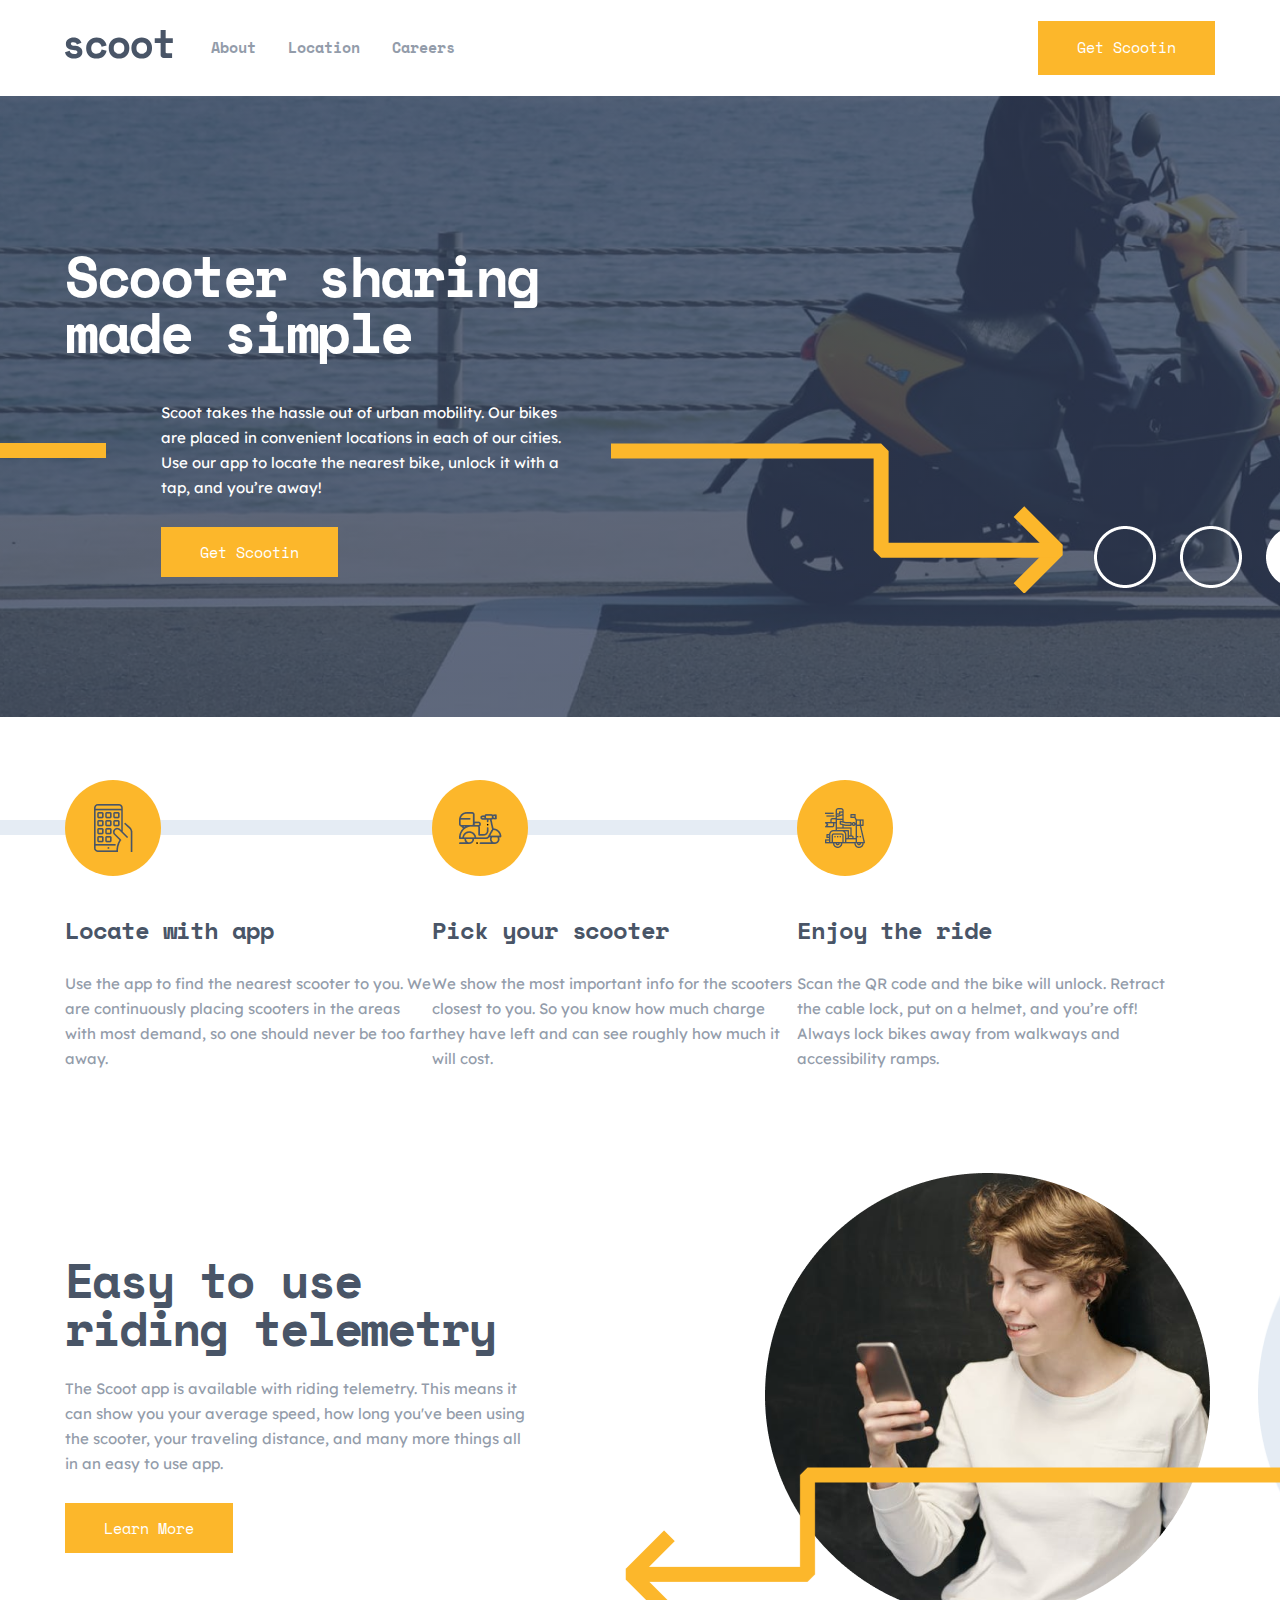
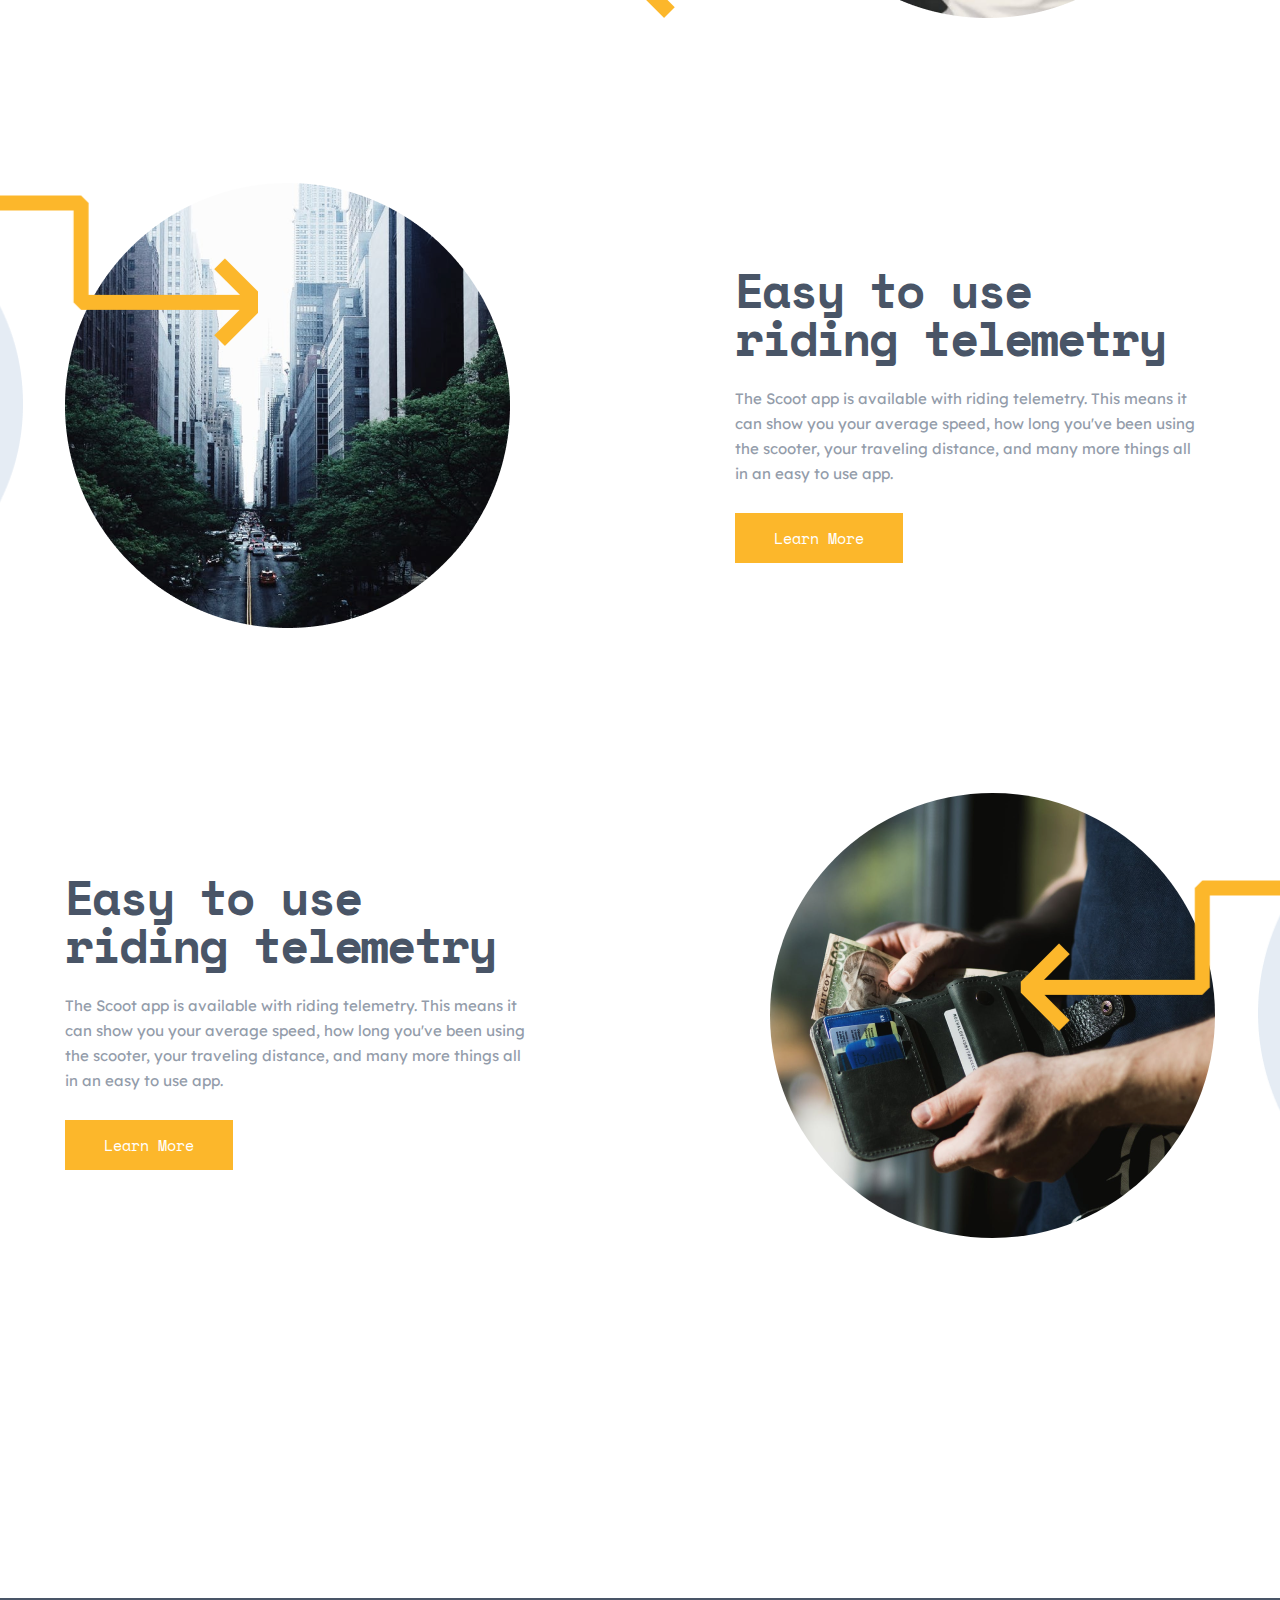
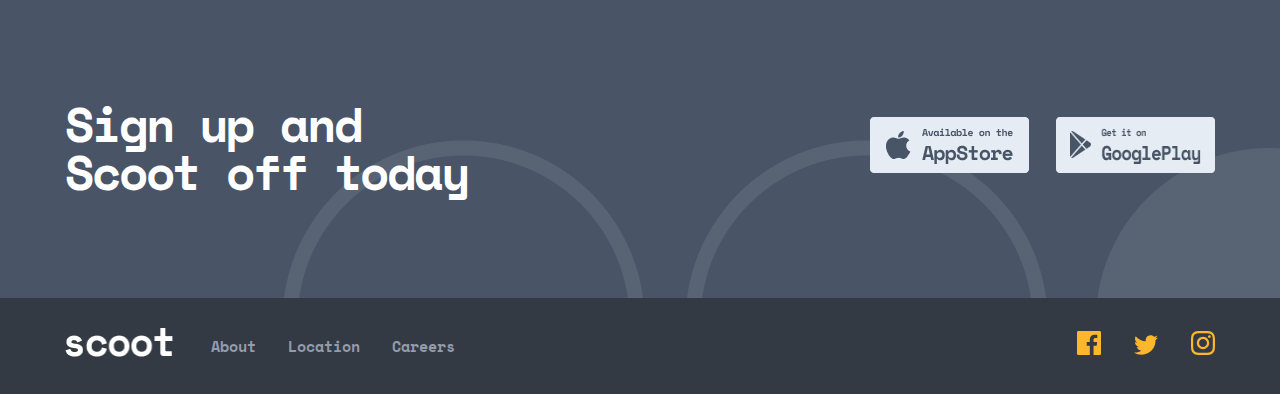
==== index.html @ 946d7e3a "about page complate" ====
<!DOCTYPE html>
<html lang="en">

<head>
   <meta charset="UTF-8">
   <meta http-equiv="X-UA-Compatible" content="IE=edge">
   <meta name="viewport" content="width=device-width, initial-scale=1.0">
   <title>Scooter sharing made simple</title>
   <!-- FONTS -->
   <link rel="preconnect" href="https://fonts.gstatic.com">
   <link href="https://fonts.googleapis.com/css2?family=Lexend+Deca&family=Space+Mono:wght@700&display=swap"
      rel="stylesheet">
   <!-- LINKS -->
   <link rel="stylesheet" href="/css/normalize.css">
   <link rel="stylesheet" href="/css/style.css">
</head>

<body>
   <header class="header">
      <div class="container">
         <div class="content">
            <a class="logo" href="/index.html">
               <img src="/img/logo.svg" alt="logo" width="108" height="29">
            </a>

            <nav class="nav">
               <ul class="nav-list">
                  <li class="nav-item">
                     <a class="nav-link" href="/about.html">About</a>
                  </li>
                  <li class="nav-item">
                     <a class="nav-link" href="/location.html">Location</a>
                  </li>
                  <li class="nav-item">
                     <a class="nav-link" href="/careers.html">Careers</a>
                  </li>
               </ul>
            </nav>

            <a class="header-btn primary-btn btn" href="#">Get Scootin</a>
         </div>
      </div>
   </header>

   <section class="hero">
      <div class="container">
         <h1 class="main-title title">Scooter sharing <br> made simple</h1>
         <p class="hero-text">Scoot takes the hassle out of urban mobility. Our bikes are placed in convenient locations
            in each of our cities. Use our app to locate the nearest bike, unlock it with a tap, and you’re away!</p>
         <a class="hero-btn primary-btn btn" href="#">Get Scootin</a>
      </div>
   </section>

   <main class="main">
      <section class="service">
         <div class="container">
            <div class="content">
               <ol class="service-list">
                  <li class="service-item">
                     <div class="service-icon app"></div>
                     <h3 class="service-title">Locate with app</h3>
                     <p class="service-text">Use the app to find the nearest scooter to you. We are continuously placing
                        scooters in the areas with most demand, so one should never be too far away. </p>
                  </li>

                  <li class="service-item">
                     <div class="service-icon pick"></div>
                     <h3 class="service-title">Pick your scooter</h3>
                     <p class="service-text">We show the most important info for the scooters closest to you. So you
                        know how much charge they have left and can see roughly how much it will cost. </p>
                  </li>

                  <li class="service-item">
                     <div class="service-icon enjoy"></div>
                     <h3 class="service-title">Enjoy the ride</h3>
                     <p class="service-text">Scan the QR code and the bike will unlock. Retract the cable lock, put on a
                        helmet, and you’re off! Always lock bikes away from walkways and accessibility ramps. </p>
                  </li>
               </ol>

            </div>
         </div>
      </section>

      <section class="features">
         <div class="container ">
            <ul class="features-list">
               <li class="features-item">
                  <div class="features-item__content">
                     <h3 class="features-item__title">Easy to use riding telemetry</h3>
                     <p class="features-item__text">The Scoot app is available with riding telemetry. This means it can
                        show you your average speed, how long you've been using the scooter, your traveling distance,
                        and
                        many more things all in an easy to use app.</p>
                     <a class="features-item__btn primary-btn btn" href="#">Learn More</a>
                  </div>

                  <div class="features-item__photo features-item__photo__girl"></div>
               </li>

               <li class="features-item">
                  <div class="features-item__content">
                     <h3 class="features-item__title">Easy to use riding telemetry</h3>
                     <p class="features-item__text">The Scoot app is available with riding telemetry. This means it can
                        show you your average speed, how long you've been using the scooter, your traveling distance,
                        and
                        many more things all in an easy to use app.</p>
                     <a class="features-item__btn primary-btn btn" href="#">Learn More</a>
                  </div>

                  <div class="features-item__photo features-item__photo__city"></div>
               </li>

               <li class="features-item">
                  <div class="features-item__content">
                     <h3 class="features-item__title">Easy to use riding telemetry</h3>
                     <p class="features-item__text">The Scoot app is available with riding telemetry. This means it can
                        show you your average speed, how long you've been using the scooter, your traveling distance,
                        and
                        many more things all in an easy to use app.</p>
                     <a class="features-item__btn primary-btn btn" href="#">Learn More</a>
                  </div>

                  <div class="features-item__photo features-item__photo__wallet"></div>
               </li>
            </ul>
         </div>
      </section>
   </main>

   <footer class="footer">
      <section class="appstore">
         <div class="container">
            <div class="content">
               <h2 class="appstore__title">Sign up and Scoot off today</h2>
               <div class="appstore-links">
                  <a class="appstore-link" href="#">
                     <img src="/img/appstore.png" alt="appstore" width="159" height="56">
                  </a>
                  <a class="appstore-link" href="#">
                     <img src="/img/googleplay.png" alt="appstore" width="159" height="56">
                  </a>
               </div>
            </div>
         </div>
      </section>

      <section class="end">
         <div class="container">
            <div class="content">
               <a class="logo" href="/index.html"><img src="/img/logo-white.png" alt="logo" width="108" height="29"></a>

               <nav class="nav">
                  <ul class="nav-list">
                     <li class="nav-item">
                        <a class="nav-link" href="/about.html">About</a>
                     </li>
                     <li class="nav-item">
                        <a class="nav-link" href="/location.html">Location</a>
                     </li>
                     <li class="nav-item">
                        <a class="nav-link" href="/careers.html">Careers</a>
                     </li>
                  </ul>
               </nav>

               <div class="social">
                  <a class="social-link" href="#">
                     <svg class="social-svg" width="24" height="24" viewBox="0 0 24 24" fill="none"
                        xmlns="http://www.w3.org/2000/svg">
                        <path
                           d="M22.675 0H1.325C0.593 0 0 0.593 0 1.325V22.676C0 23.407 0.593 24 1.325 24H12.82V14.706H9.692V11.084H12.82V8.413C12.82 5.313 14.713 3.625 17.479 3.625C18.804 3.625 19.942 3.724 20.274 3.768V7.008L18.356 7.009C16.852 7.009 16.561 7.724 16.561 8.772V11.085H20.148L19.681 14.707H16.561V24H22.677C23.407 24 24 23.407 24 22.675V1.325C24 0.593 23.407 0 22.675 0Z"
                           fill="#FCB72B" />
                     </svg>
                  </a>

                  <a class="social-link" href="#">
                     <svg class="social-svg" width="24" height="20" viewBox="0 0 24 20" fill="none"
                        xmlns="http://www.w3.org/2000/svg">
                        <path
                           d="M24 2.557C23.117 2.949 22.168 3.213 21.172 3.332C22.189 2.723 22.97 1.758 23.337 0.608001C22.386 1.172 21.332 1.582 20.21 1.803C19.313 0.846001 18.032 0.248001 16.616 0.248001C13.437 0.248001 11.101 3.214 11.819 6.293C7.728 6.088 4.1 4.128 1.671 1.149C0.381 3.362 1.002 6.257 3.194 7.723C2.388 7.697 1.628 7.476 0.965 7.107C0.911 9.388 2.546 11.522 4.914 11.997C4.221 12.185 3.462 12.229 2.69 12.081C3.316 14.037 5.134 15.46 7.29 15.5C5.22 17.123 2.612 17.848 0 17.54C2.179 18.937 4.768 19.752 7.548 19.752C16.69 19.752 21.855 12.031 21.543 5.106C22.505 4.411 23.34 3.544 24 2.557Z"
                           fill="#FCB72B" />
                     </svg>
                  </a>

                  <a class="social-link" href="#">
                     <svg class="social-svg" width="24" height="24" viewBox="0 0 24 24" fill="none"
                        xmlns="http://www.w3.org/2000/svg">
                        <path fill-rule="evenodd" clip-rule="evenodd"
                           d="M12 0C8.741 0 8.333 0.014 7.053 0.072C2.695 0.272 0.273 2.69 0.073 7.052C0.014 8.333 0 8.741 0 12C0 15.259 0.014 15.668 0.072 16.948C0.272 21.306 2.69 23.728 7.052 23.928C8.333 23.986 8.741 24 12 24C15.259 24 15.668 23.986 16.948 23.928C21.302 23.728 23.73 21.31 23.927 16.948C23.986 15.668 24 15.259 24 12C24 8.741 23.986 8.333 23.928 7.053C23.732 2.699 21.311 0.273 16.949 0.073C15.668 0.014 15.259 0 12 0ZM12 2.163C15.204 2.163 15.584 2.175 16.85 2.233C20.102 2.381 21.621 3.924 21.769 7.152C21.827 8.417 21.838 8.797 21.838 12.001C21.838 15.206 21.826 15.585 21.769 16.85C21.62 20.075 20.105 21.621 16.85 21.769C15.584 21.827 15.206 21.839 12 21.839C8.796 21.839 8.416 21.827 7.151 21.769C3.891 21.62 2.38 20.07 2.232 16.849C2.174 15.584 2.162 15.205 2.162 12C2.162 8.796 2.175 8.417 2.232 7.151C2.381 3.924 3.896 2.38 7.151 2.232C8.417 2.175 8.796 2.163 12 2.163ZM5.838 12C5.838 8.597 8.597 5.838 12 5.838C15.403 5.838 18.162 8.597 18.162 12C18.162 15.404 15.403 18.163 12 18.163C8.597 18.163 5.838 15.403 5.838 12ZM12 16C9.791 16 8 14.21 8 12C8 9.791 9.791 8 12 8C14.209 8 16 9.791 16 12C16 14.21 14.209 16 12 16ZM16.965 5.595C16.965 4.8 17.61 4.155 18.406 4.155C19.201 4.155 19.845 4.8 19.845 5.595C19.845 6.39 19.201 7.035 18.406 7.035C17.61 7.035 16.965 6.39 16.965 5.595Z"
                           fill="#FCB72B" />
                     </svg>
                  </a>
               </div>
            </div>
         </div>
      </section>
   </footer>
</body>

</html>
---- css/style.css ----
:root {
   /* COLORS */
   --accent-color: rgb(252, 183, 43);
   --header-text-color: rgb(73, 85, 103);
   --text-color: rgb(147, 156, 170);
   --white-color: rgb(255, 255, 255);

   /* FONTS */
   --main-font: 'Space Mono', monospace;
   --secondary-font: 'Lexend Deca', sans-serif;
}

html {
   box-sizing: border-box;
 }
 
 *,
 *::after,
 *::before {
   box-sizing: inherit;
 }
 
 body {
   margin: 0;
   padding: 0;
   max-width: 100%;
   font-family: var(--main-font);
   font-size: 15px;
   line-height: 167%;
   color: var(--text-color);
 }

.container {
   max-width: 1200px;
   margin: 0 auto;
   padding: 0 25px;
}

/* HEADER */

.content {
   display: flex;
   align-items: center;
   height: 96px;
}

.logo {
   margin-right: 38px;
}

.nav {
   margin-right: 20px;
}

.nav {
   margin-right: auto;
}

.nav-list {
   display: flex;
   padding: 0;
}

.nav-link {
   margin-right: 32px;
   font-weight: 700;
   color: var(--text-color);
   text-decoration: none;
   transition: color .3s ease;
}

.nav-link:hover {
   color: var(--accent-color);
}

.btn {
   padding: 11px 36px;
}

.primary-btn {
   background: #FCB72B;
   color: var(--white-color);
   text-decoration: none;
   border: 3px solid var(--accent-color);
   transition: background-color .3s ease;
}

.primary-btn:hover {
   background-color: transparent;
   color: var(--accent-color);
}

/* HERO SECTION */

.hero {
   padding: 152px 0;
   background-image: url(/img/rounds.png), linear-gradient(rgba(47, 59, 89, 0.75), rgba(47, 59, 89, 0.75)), url("/img/bg-image.png");
   background-repeat: no-repeat;
   background-size: auto, cover, cover;
   background-position: top calc(50% + 150px) right, 0 0, 0 0;
}

.title {
   margin: 0;
   font-size: 56px;
   line-height: 56px;
   letter-spacing: -2.5px;
   color: var(--white-color);
}

.main-title {
   margin-bottom: 40px;
}

.hero-text {
   position: relative;
   margin-top: 0;
   margin-bottom: 40px;
   margin-left: 96px;
   width: 405px;
   color: var(--white-color);
   font-family: var(--secondary-font);
}

.hero-text::before {
   position: absolute;
   height: 15px;
   width: 100%;
   background-color: var(--accent-color);
   top: 43px;
   left: -460px;

   content: "";
}

.hero-text::after {
   position: absolute;
   background-image: url("/img/top-arrow-line.svg");
   background-repeat: no-repeat;
   width: 452px;
   height: 150px;
   top: 43px;
   left: 450px;

   content: "";
}

.hero-btn {
   margin-left: 96px;
}


/* MAIN */

.main {
   padding: 160px 0 200px 0;
}

/* SERVISE SECTION */

.service {
   margin-bottom: 200px;
}

.service-list {
   display: flex;
   margin-right: 30px;
   padding: 0;
   list-style: none;
}

.app {
   background: url("/img/tel.png") no-repeat center center;
}

.pick {
   background: url("/img/bike.png") no-repeat center center;
}

.enjoy {
   background: url("/img/bike-with-people.png") no-repeat center center;
}

.service-icon {
   position: relative;
   width: 96px;
   height: 96px;
   margin-bottom: 40px;
   border-radius: 50%;
   background-color: var(--accent-color);
}

.service-icon::before {
   position: absolute;
   width: 400%;
   height: 15px;
   top: 40px;
   left: -360px;
   background-color: #E5ECF4;
   z-index: -1;

   content: "";
}

.service-icon::after:not(:last-child) {
   position: absolute;
   width: 400%;
   height: 15px;
   top: 40px;
   left: 60px;
   background-color: #E5ECF4;
   z-index: -1;

   content: "";
}

.service-title {
   margin-top: 0;
   margin-bottom: 27px;
   font-size: 24px;
   line-height: 28px;
   letter-spacing: -1.07143px;
   color: var(--header-text-color);
}

.service-text {
   margin: 0;
   font-family: var(--secondary-font);
}

/* FEATURES */

.features {
   background-image: url("/img/arrow-right.png"), 
                     url("/img/arrow-left.png"), 
                     url("/img/arrow-right.png"), 
                     url("/img/round.png"), 
                     url("/img/round.png"), 
                     url("/img/round.png");
   background-repeat: no-repeat;
   background-position: left calc(50% + 355px) top calc(50% + -463px), 
                        right calc(50% + 750px) top calc(50% + -135px),
                        left calc(50% + 750px) top calc(50% + 550px),
                        left calc(50% + 840px) top calc(50% + -612px), 
                        right calc(50% + 840px) top calc(50% + -2px),
                        left calc(50% + 840px) top calc(50% + 607px);
}

.features-list {
   padding: 0;
   list-style: none;
}

.features-item {
   display: flex;
   justify-content: space-between;
   align-items: center;
   margin-bottom: 160px;
}

.features-item:nth-child(even) {
   flex-direction: row-reverse;
}

.features-item__content {
   max-width: 40%;
   margin-right: 20px;
}

.features-item__title {
   margin-top: 0;
   margin-bottom: 24px;
   font-size: 48px;
   line-height: 48px;
   letter-spacing: -2.14286px;
   color: var(--header-text-color);
}

.features-item__text {
   margin-top: 0;
   margin-bottom: 40px;
   font-family: var(--secondary-font);
}

.features-item__photo {
   width: 450px;
   height: 450px;
   background-repeat: no-repeat;
   z-index: -1;
}

.features-item__photo__girl {
   background-image: url("/img/girl-with-tel.png");
}

.features-item__photo__city {
   background-image: url("/img/city.png");
}

.features-item__photo__wallet {
   background-image: url("/img/wallet.png");
   border-radius: 50%;
   height: 445px;
   width: 445px;
}

/* FOOTER */

/* APPSTORE */

.appstore {
   padding: 102px 0;
   background-color: var(--header-text-color);
   background-image: url("/img/footer-bg.png");
   background-position: bottom right;
   background-repeat: no-repeat;
}

.appstore__title {
   max-width: 420px;
   margin-right: auto;
   font-size: 48px;
   line-height: 48px;
   letter-spacing: -2.14286px;
   color: var(--white-color);
}

.appstore-link {
   display: inline-block;
}

.appstore-link:not(:last-child) {
   margin-right: 18px;
}

/* FOOTER END */

.end {
   background-color: #333A44;
}

.social-link {
   display: inline-block;
   margin-left: 24px;
}

path {
   transition: fill .3s ease;
}

.social-link:hover path {
   fill: var(--white-color);
}

/* ABOUT PAGE */

/* HERO-ABOUT */

.hero-about {
   padding: 72px 0;
   background-image: url(/img/rounds.png), linear-gradient(rgba(47, 59, 89, 0.75), rgba(47, 59, 89, 0.75)), url("/img/bg-about-hero.png");
   background-repeat: no-repeat;
   background-size: auto, cover, cover;
   background-position: top calc(50% + 150px) right, 0 0, 0 0;
}

/* FEATURES ABOUT */

.features-about {
   background-image: url("/img/arrow-right-top.png"), 
   url("/img/arrow-left.png"), 
   url("/img/round.png"), 
   url("/img/round.png");
background-repeat: no-repeat;
background-position: left calc(50% + 355px) top calc(50% + -200px), 
      right calc(50% + 760px) top calc(50% + 157px),
      left calc(50% + 840px) top calc(50% + -306px), 
      right calc(50% + 840px) top calc(50% + 300px);
}

.features-item__photo__girl-tel {
   background-image: url("/img/girl-tel.png");
   border-radius: 50%;
   width: 445px;
   height: 445px;
}

.features-item__photo__tramway {
   background-image: url("/img/trolebus.png");
   background-position: center center;
}

/* OUR VALUES */

.value {
   margin-bottom: 120px;
}

.value__content {
   justify-content: space-between;
}

.section-title {
   margin: 0;
   font-weight: bold;
   font-size: 48px;
   line-height: 48px;
   text-align: center;
   letter-spacing: -2.14286px;
   color: var(--header-text-color);
}

.value__title {
   margin-bottom: 48px;
}

.value-list {
   display: flex;
   justify-content: space-between;
   padding: 0;
   list-style: none;
}

.value-item {
   display: flex;
   flex-direction: column;
   align-items: center;
   width: 350px;
   text-align: center;
   counter-increment: counter;
}

.value-item:not(:last-child) {
   margin-right: 30px;
}

.value-item__photo {
   position: relative;
   width: 240px;
   height: 240px;
   margin-top: 55px;
   margin-bottom: 87px;
   border-radius: 50%;
}

.value-item__photo::after {
   position: absolute;
   display: flex;
   justify-content: center;
   align-items: center;
   width: 96px;
   height: 96px;
   top: 200px;
   left: 70px;
   background-color: var(--accent-color);
   border-radius: 50%;

   content: "0" counter(counter);
}

.value-item__photo-tel {
   background-image: url("/img/value-tel.png");
}

.value-item__photo-bike {
   background-image: url("/img/value-bike.png");
}

.value-item__photo-people {
   background-image: url("/img/value-people.png");
}

.value-item__title {
   margin-top: 0;
   margin-bottom: 27px;
   font-weight: bold;
   font-size: 24px;
   line-height: 28px;
   text-align: center;
   letter-spacing: -1.07143px;
   color: var(--header-text-color);
}

.value-item__text {
   font-family: var(--secondary-font);
   margin: 0;
}

/* FAQs */

.faq-how {
   display: flex;  
}

.faq-how:not(:last-child) {
   margin-bottom: 64px;
}

.faq-title {
   margin-bottom: 64px;
}

.faq-how__title {
   flex: 0 0 33%;
   margin: 0;
   margin-right: 30px;
   font-size: 40px;
   line-height: 48px;
   letter-spacing: -1.78571px;
   color: var(--header-text-color);
}

.accordions {
   padding: 0;
   margin: 0;
   list-style: none;
}


.accordion {
   position: relative;
   background-color: #F2F5F9;
   padding: 32px 40px;
   margin-bottom: 16px;
}

.radio-btn {
   display: none;
}

.accordion-title {
   position: relative;
   display: block;
   cursor: pointer;
   font-size: 24px;
   line-height: 28px;
   letter-spacing: -1.07143px;
   color: var(--header-text-color);
}

.accordion-title::after {
   position: absolute;
   width: 18px;
   height: 8px;
   right: 0;
   background-image: url("/img/arrow-top.png");
   background-position: center center;
   content: "";
}

input:checked .accordion-title::after {
   background-image: url("/img/arrow-bottom.png");
   width: 16px;
   height: 8px;
}

.accordion-text {
   position: relative;
   overflow: hidden;
   height: 0;
   margin: 0;
   transition: padding .3s ease;
   font-family: var(--secondary-font);
   color: var(--header-text-color);
}

.radio-btn:checked ~ .accordion-text {
   padding-top: 24px;
   height: auto;
}
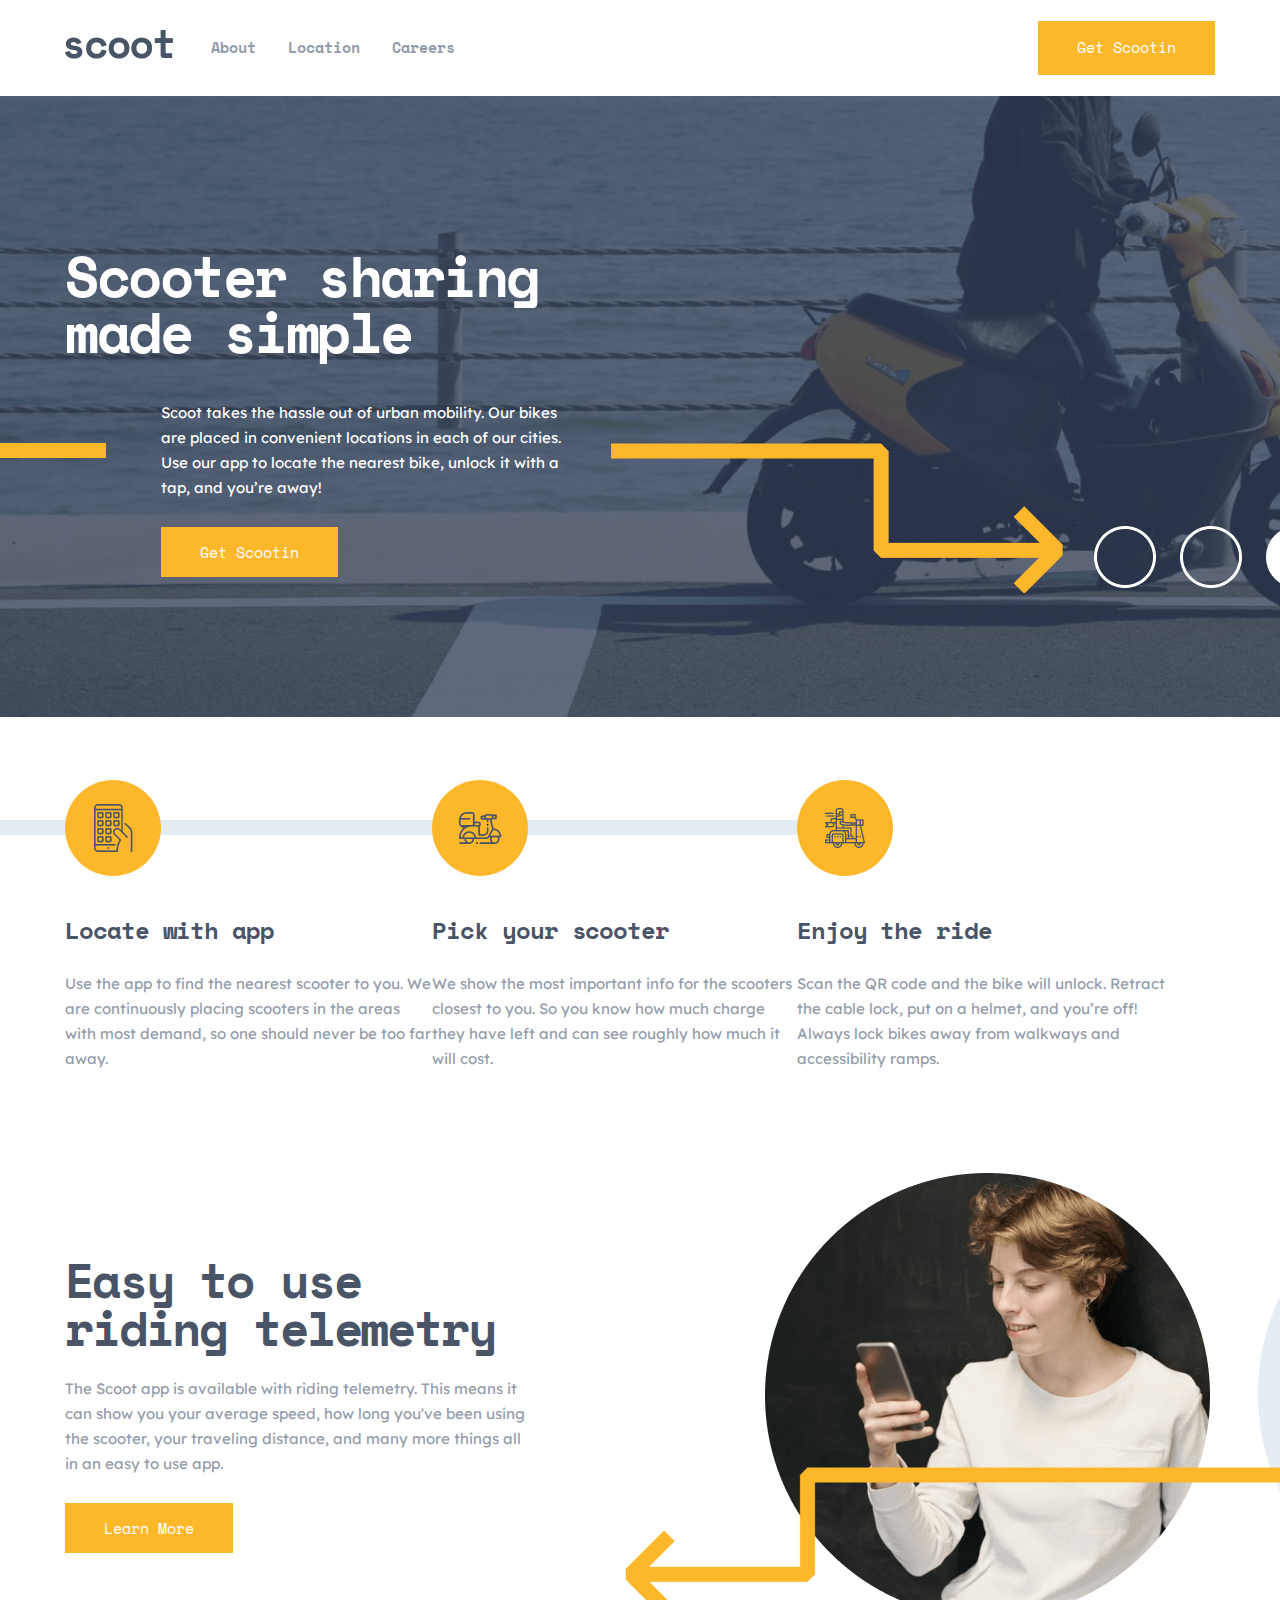
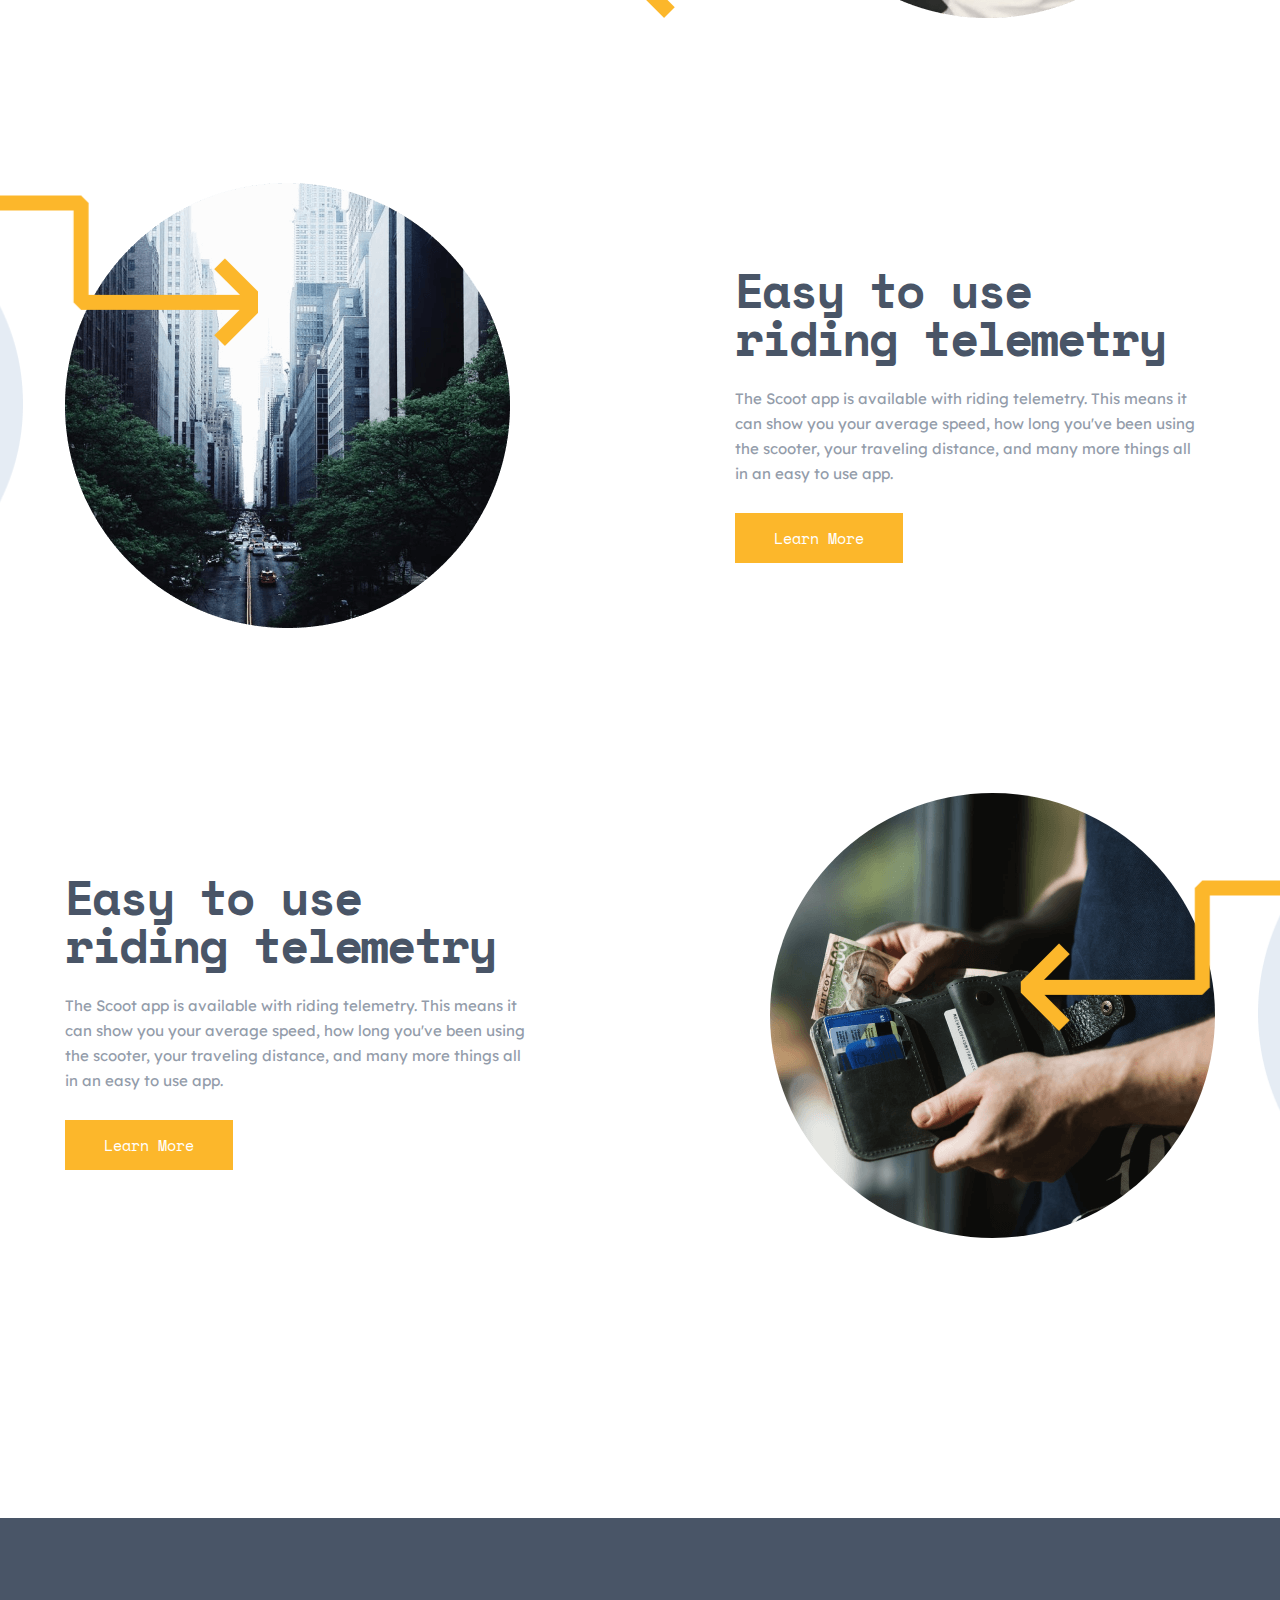
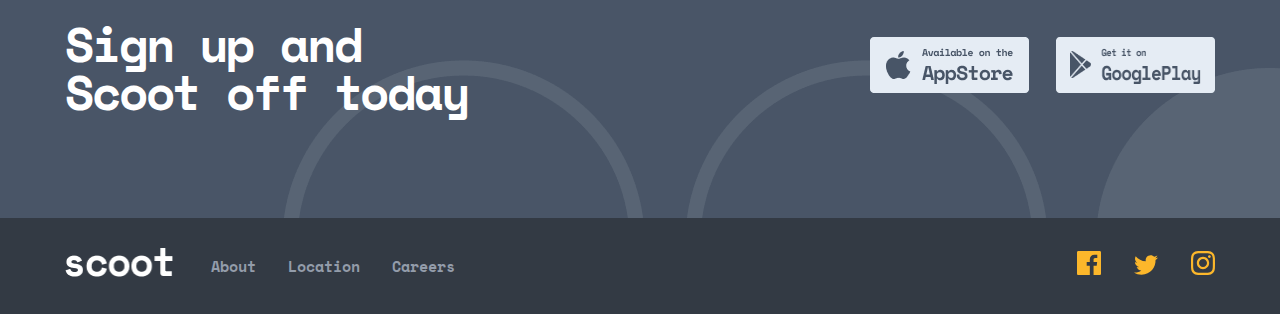
==== commit 6acfcd4d: "images compressed" ====
--- a/index.html
+++ b/index.html
@@ -20,7 +20,7 @@
       <div class="container">
          <div class="content">
             <a class="logo" href="/index.html">
-               <img src="/img/logo.svg" alt="logo" width="108" height="29">
+               <img src="/img/logo.png" alt="logo" width="108" height="29">
             </a>
 
             <nav class="nav">
--- a/css/style.css
+++ b/css/style.css
@@ -83,6 +83,7 @@
    text-decoration: none;
    border: 3px solid var(--accent-color);
    transition: background-color .3s ease;
+   white-space: nowrap;
 }
 
 .primary-btn:hover {
@@ -135,7 +136,7 @@
 
 .hero-text::after {
    position: absolute;
-   background-image: url("/img/top-arrow-line.svg");
+   background-image: url("/img/top-arrow-line.png");
    background-repeat: no-repeat;
    width: 452px;
    height: 150px;
@@ -153,7 +154,7 @@
 /* MAIN */
 
 .main {
-   padding: 160px 0 200px 0;
+   padding: 160px 0 120px 0;
 }
 
 /* SERVISE SECTION */
@@ -356,12 +357,16 @@
 
 /* HERO-ABOUT */
 
-.hero-about {
+.hero-mini {
    padding: 72px 0;
-   background-image: url(/img/rounds.png), linear-gradient(rgba(47, 59, 89, 0.75), rgba(47, 59, 89, 0.75)), url("/img/bg-about-hero.png");
    background-repeat: no-repeat;
    background-size: auto, cover, cover;
-   background-position: top calc(50% + 150px) right, 0 0, 0 0;
+   background-position: center right;
+
+}
+
+.hero-mini-about {
+   background-image: url(/img/rounds.png), linear-gradient(rgba(47, 59, 89, 0.75), rgba(47, 59, 89, 0.75)), url("/img/bg-about-hero.png");
 }
 
 /* FEATURES ABOUT */
@@ -452,6 +457,11 @@
    height: 96px;
    top: 200px;
    left: 70px;
+   font-size: 24px;
+   line-height: 28px;
+   text-align: center;
+   letter-spacing: -1.07143px;
+   color: var(--header-text-color);
    background-color: var(--accent-color);
    border-radius: 50%;
 
@@ -567,4 +577,89 @@
 .radio-btn:checked ~ .accordion-text {
    padding-top: 24px;
    height: auto;
-}+}
+
+.features-careers {
+   background-image: url("/img/arrow-right.png"), 
+                     url("/img/round.png"); 
+   background-repeat: no-repeat;
+   background-position: left calc(50% + 355px) top calc(50% + 140px), 
+                        left calc(50% + 840px) top calc(50% + 1px);
+}
+
+.features-item__photo__boy-tablet {
+   background-image: url("/img/boy-tablet.png");
+   width: 445px;
+   height: 445px;
+   border-radius: 50%;
+}
+
+/* APPLY */
+
+.hero-mini__career {
+   background-image: url(/img/rounds.png), linear-gradient(rgba(47, 59, 89, 0.75), rgba(47, 59, 89, 0.75)), url("/img/careers-bg.png");
+}
+
+.apply-list {
+   list-style: none;
+   padding: 0;
+}
+
+.apply-item {
+   display: flex;
+   justify-content: space-between;
+   align-items: center;
+   padding: 32px 64px 35px 40px;
+   background-color: #F2F5F9;
+}
+
+.apply-item:not(:last-child) {
+   margin-bottom: 24px;
+}
+
+.apply-position {
+   margin-top: 0;
+   margin-bottom: 8px;
+   font-size: 24px;
+   line-height: 28px;
+   letter-spacing: -1.07143px;
+   color: var(--header-text-color);
+}
+
+.apply-country {
+   margin: 0;
+   font-family: var(--secondary-font);
+   color: var(--header-text-color);
+}
+
+
+/* LOCATION PAGE */
+
+.location-photo {
+   margin-bottom: 120px;
+   width: 100%;
+   height: auto;
+}
+
+.location-content {
+   display: flex;
+   align-items: center;
+}
+
+.location-title {
+   width: 305px;  
+   margin-top: 0;
+   margin-bottom: 0;
+   margin-right: 76px;
+   font-size: 48px;
+   line-height: 48px;
+   letter-spacing: -2.14286px;
+   color: var(--header-text-color);
+}
+
+.location-text {
+   margin-top: 0;
+   margin-bottom: 0;
+   margin-right: auto;
+   width: 445px;
+}
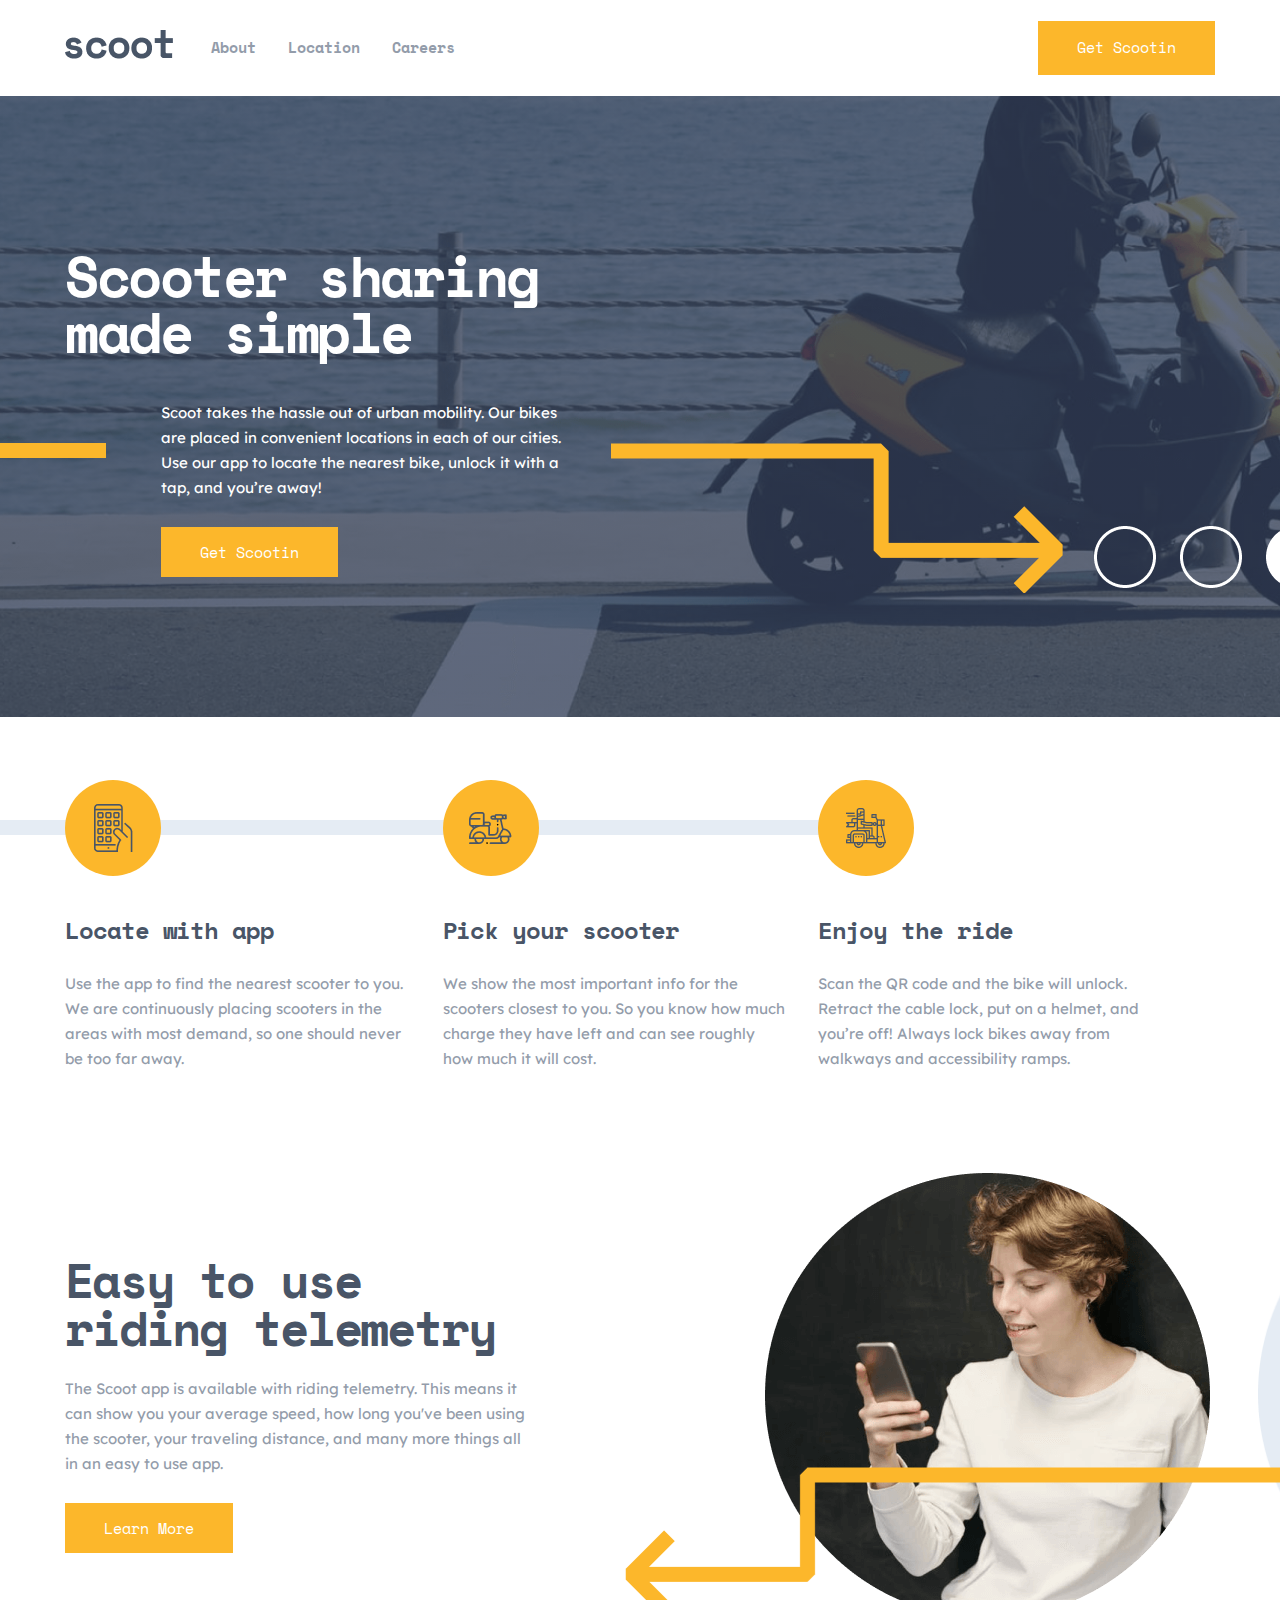
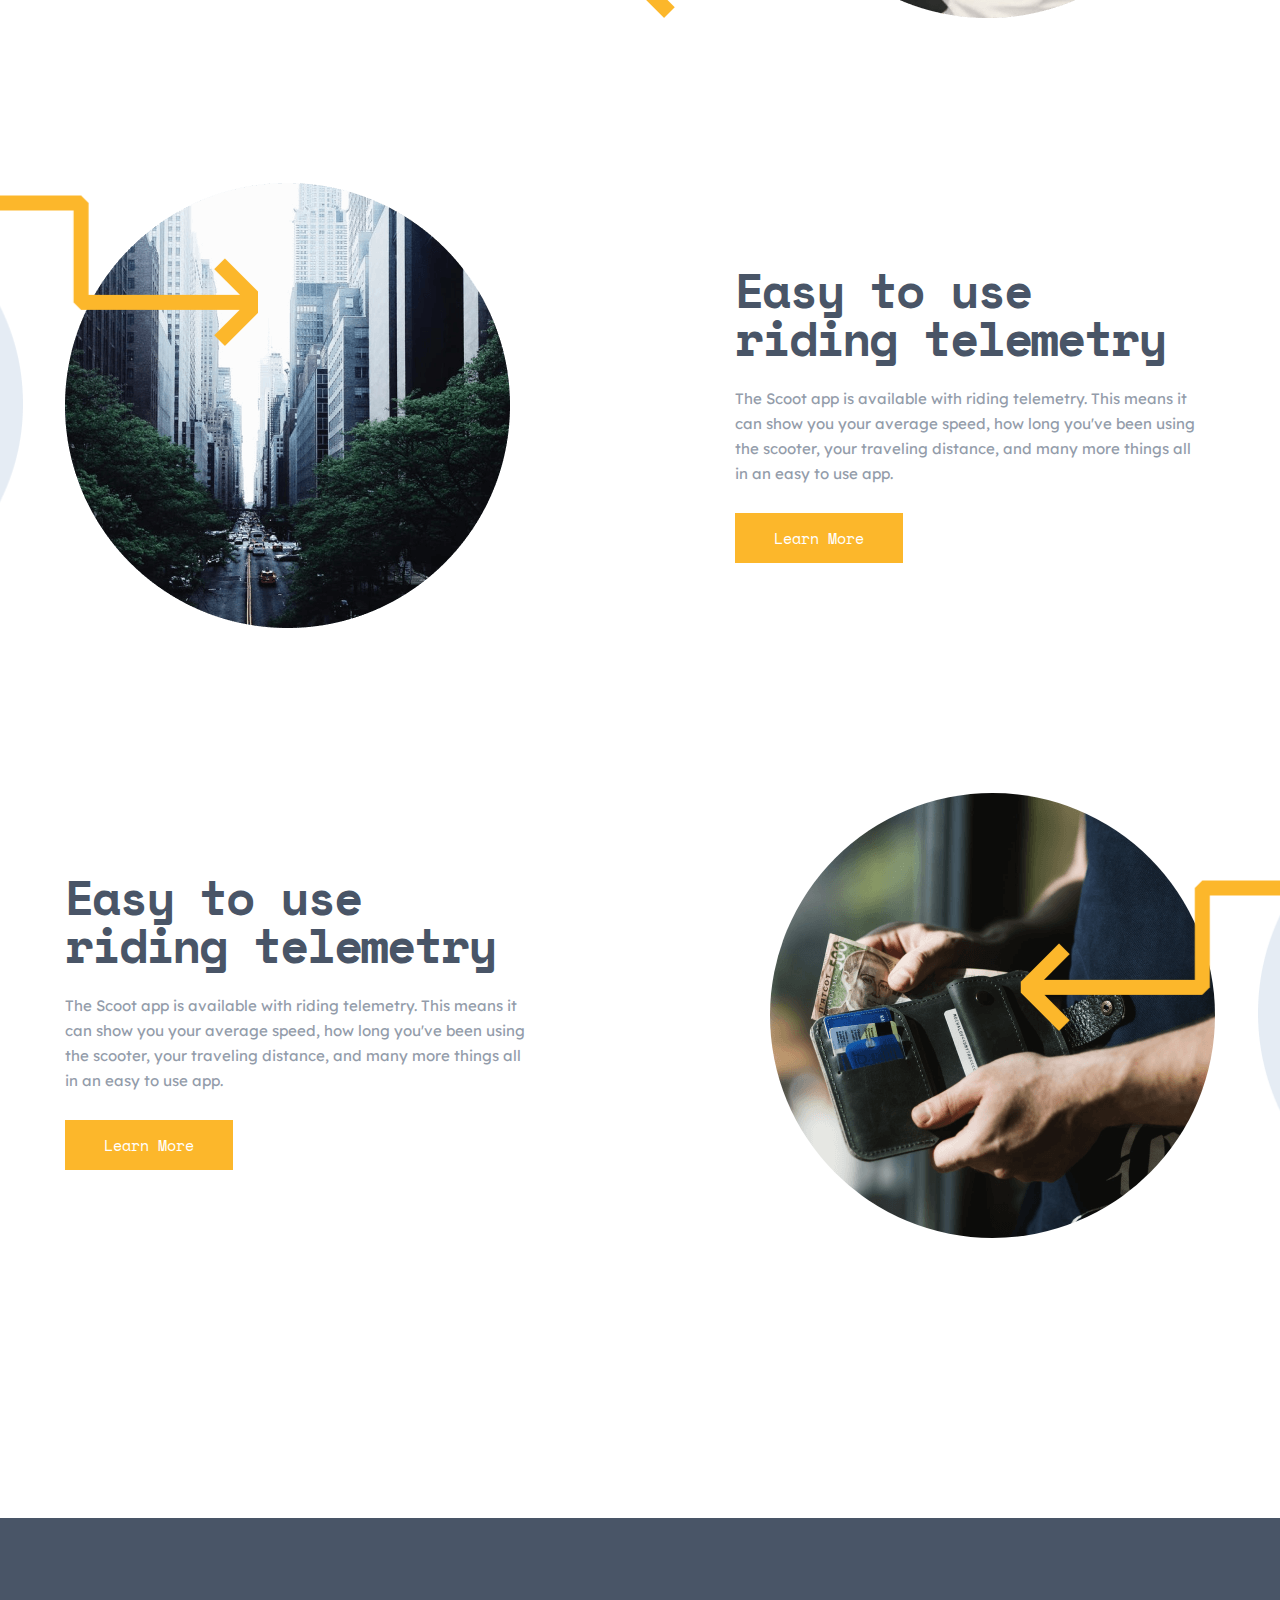
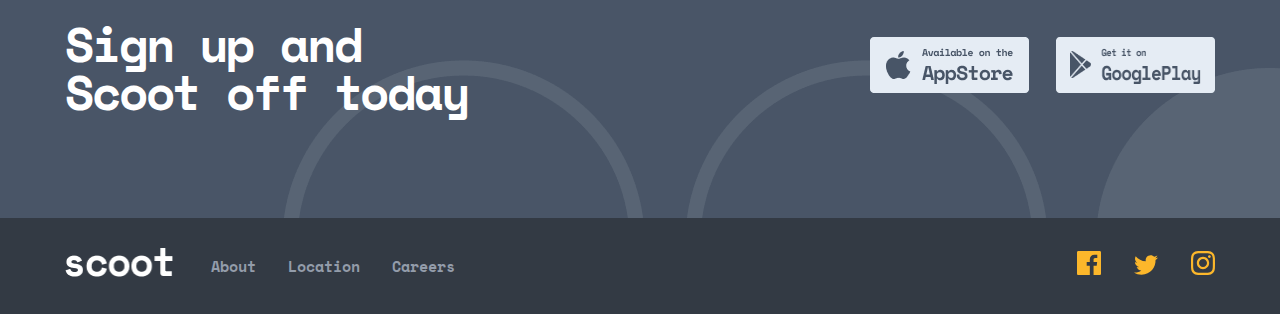
==== commit 591bd205: "added hidden header to all pages" ====
--- a/index.html
+++ b/index.html
@@ -53,6 +53,7 @@
 
    <main class="main">
       <section class="service">
+         <h2 class="visually-hidden">Services</h2>
          <div class="container">
             <div class="content">
                <ol class="service-list">
@@ -83,6 +84,7 @@
       </section>
 
       <section class="features">
+         <h2 class="visually-hidden">Features</h2>
          <div class="container ">
             <ul class="features-list">
                <li class="features-item">
@@ -130,6 +132,7 @@
 
    <footer class="footer">
       <section class="appstore">
+         <h2 class="visually-hidden">Links to mobile app store</h2>
          <div class="container">
             <div class="content">
                <h2 class="appstore__title">Sign up and Scoot off today</h2>
@@ -146,6 +149,7 @@
       </section>
 
       <section class="end">
+         <h2 class="visually-hidden">footer</h2>
          <div class="container">
             <div class="content">
                <a class="logo" href="/index.html"><img src="/img/logo-white.png" alt="logo" width="108" height="29"></a>
--- a/css/style.css
+++ b/css/style.css
@@ -30,6 +30,17 @@
    color: var(--text-color);
  }
 
+ .visually-hidden {
+   position: absolute;
+   width: 1px;
+   height: 1px;
+   margin: -1px;
+   border: 0;
+   padding: 0;
+   clip: rect(0 0 0 0);
+   overflow: hidden;
+}
+
 .container {
    max-width: 1200px;
    margin: 0 auto;
@@ -168,6 +179,10 @@
    margin-right: 30px;
    padding: 0;
    list-style: none;
+}
+
+.service-item:not(:last-child) {
+   margin-right: 30px;
 }
 
 .app {
@@ -532,6 +547,11 @@
    background-color: #F2F5F9;
    padding: 32px 40px;
    margin-bottom: 16px;
+   transition: background-color .3s ease;
+}
+
+.accordion:hover {
+   background-color: #FFF4DF;
 }
 
 .radio-btn {
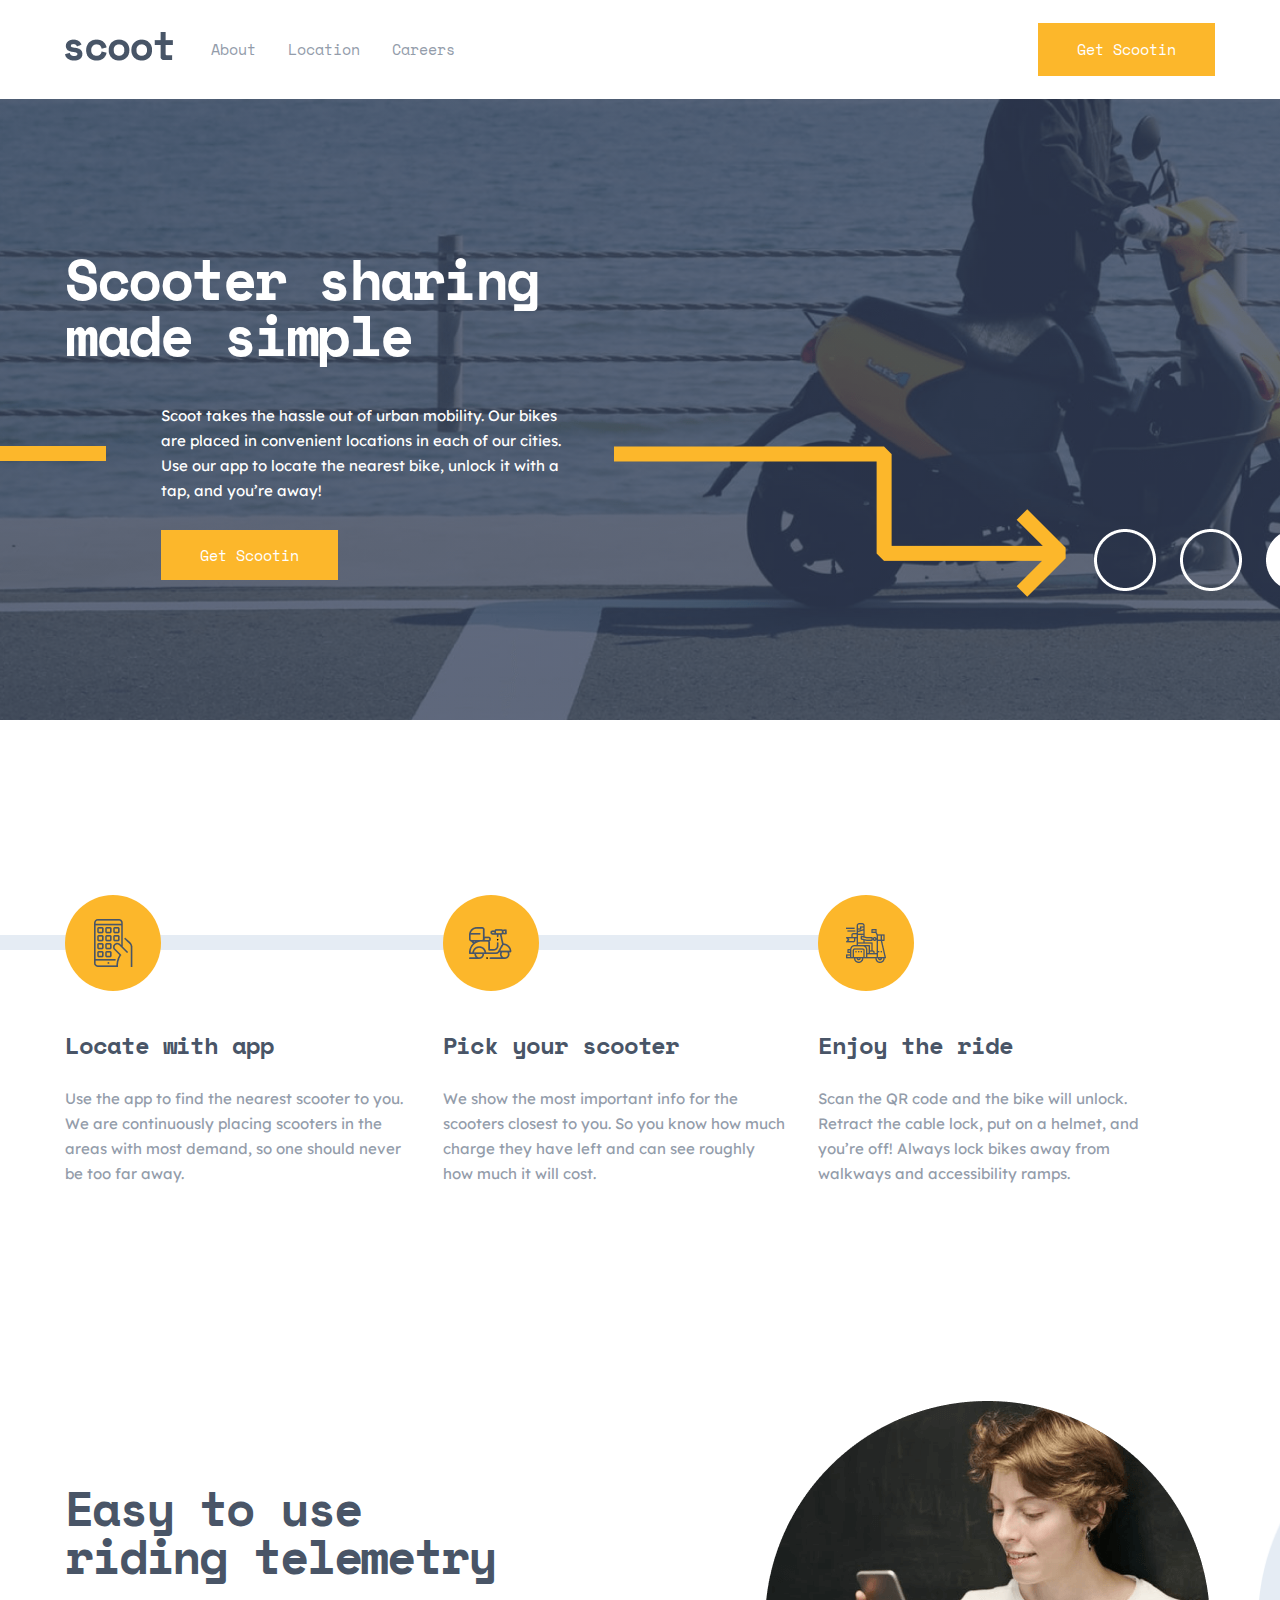
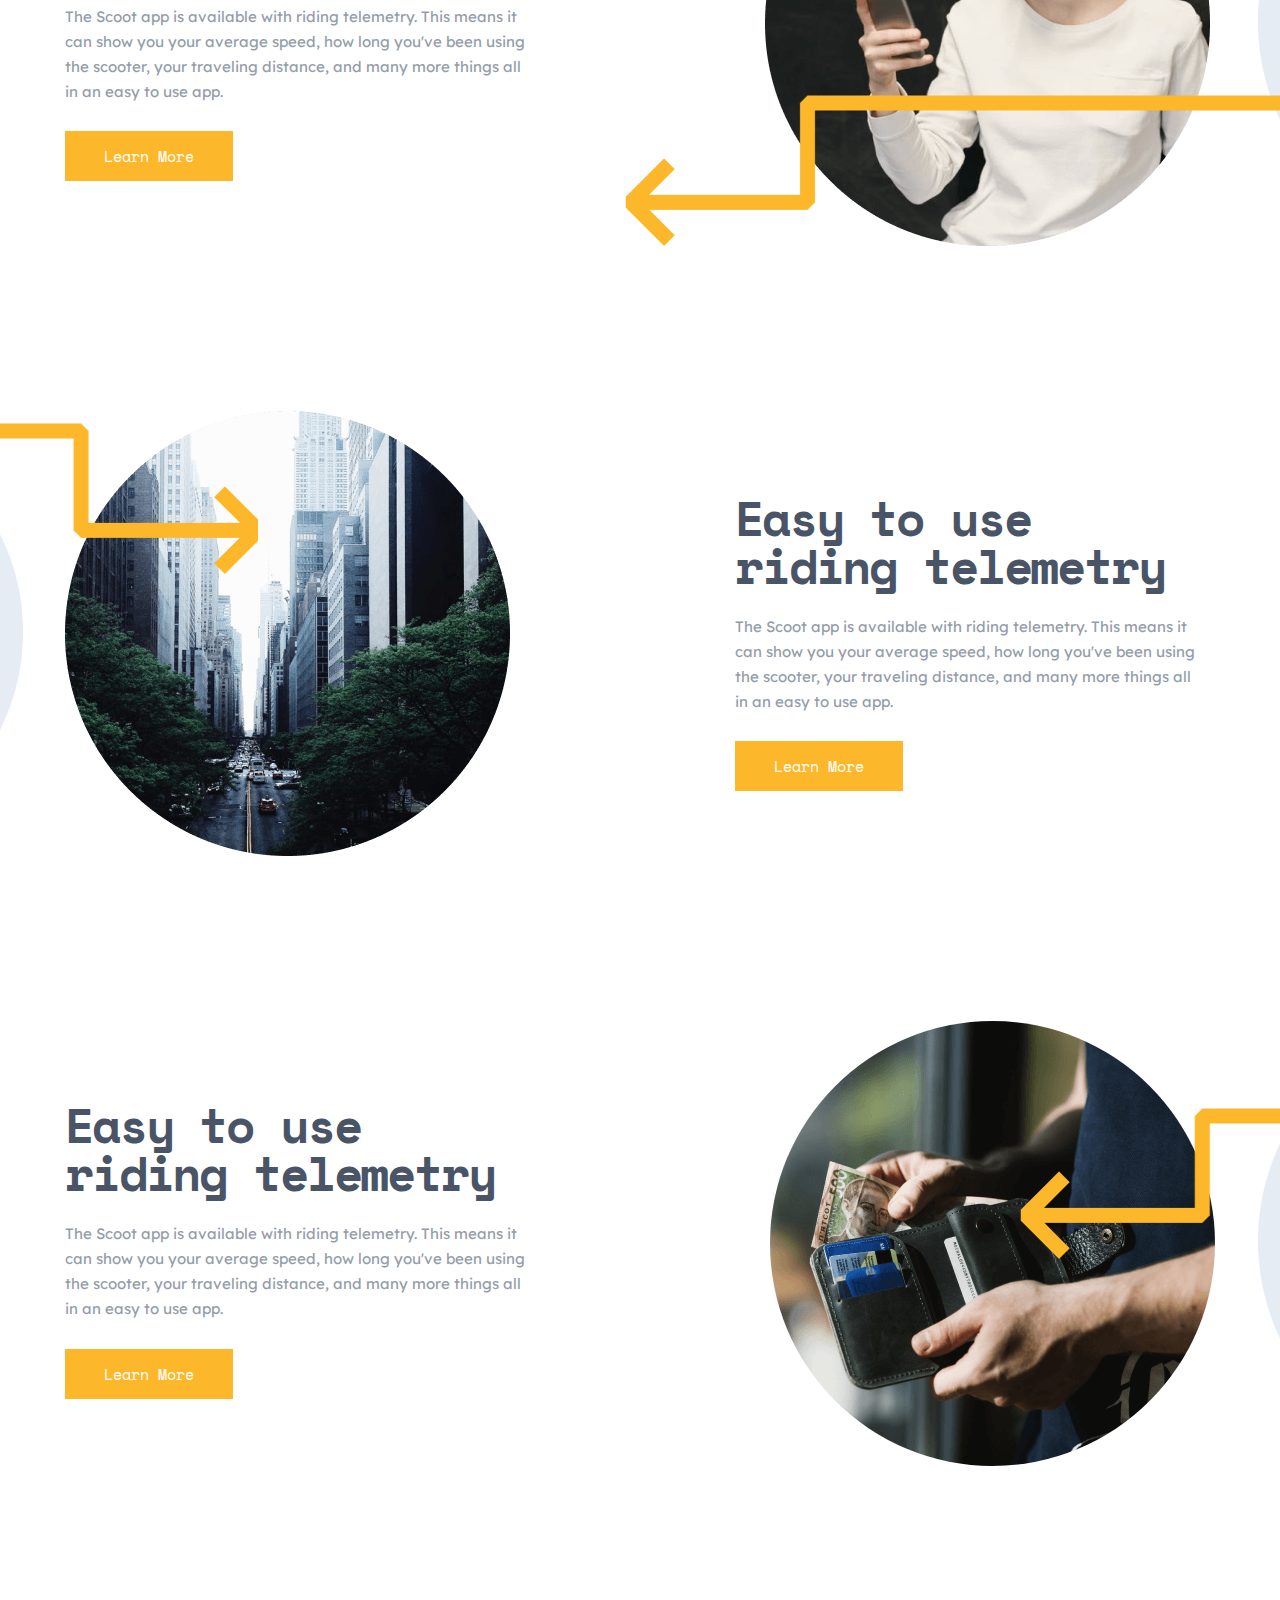
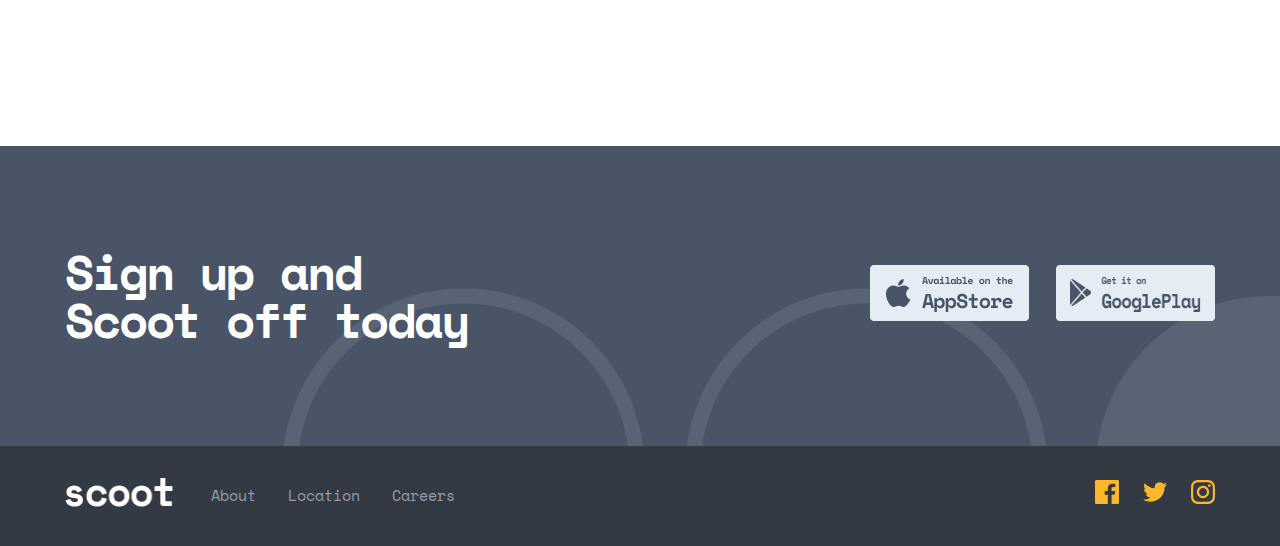
==== commit 89b1df67: "The DRY rule was applied" ====
--- a/index.html
+++ b/index.html
@@ -59,21 +59,21 @@
                <ol class="service-list">
                   <li class="service-item">
                      <div class="service-icon app"></div>
-                     <h3 class="service-title">Locate with app</h3>
+                     <h3 class="service-title content-title">Locate with app</h3>
                      <p class="service-text">Use the app to find the nearest scooter to you. We are continuously placing
                         scooters in the areas with most demand, so one should never be too far away. </p>
                   </li>
 
                   <li class="service-item">
                      <div class="service-icon pick"></div>
-                     <h3 class="service-title">Pick your scooter</h3>
+                     <h3 class="service-title content-title">Pick your scooter</h3>
                      <p class="service-text">We show the most important info for the scooters closest to you. So you
                         know how much charge they have left and can see roughly how much it will cost. </p>
                   </li>
 
                   <li class="service-item">
                      <div class="service-icon enjoy"></div>
-                     <h3 class="service-title">Enjoy the ride</h3>
+                     <h3 class="service-title content-title">Enjoy the ride</h3>
                      <p class="service-text">Scan the QR code and the bike will unlock. Retract the cable lock, put on a
                         helmet, and you’re off! Always lock bikes away from walkways and accessibility ramps. </p>
                   </li>
@@ -89,7 +89,7 @@
             <ul class="features-list">
                <li class="features-item">
                   <div class="features-item__content">
-                     <h3 class="features-item__title">Easy to use riding telemetry</h3>
+                     <h3 class="features-item__title section-title">Easy to use riding telemetry</h3>
                      <p class="features-item__text">The Scoot app is available with riding telemetry. This means it can
                         show you your average speed, how long you've been using the scooter, your traveling distance,
                         and
@@ -102,7 +102,7 @@
 
                <li class="features-item">
                   <div class="features-item__content">
-                     <h3 class="features-item__title">Easy to use riding telemetry</h3>
+                     <h3 class="features-item__title section-title">Easy to use riding telemetry</h3>
                      <p class="features-item__text">The Scoot app is available with riding telemetry. This means it can
                         show you your average speed, how long you've been using the scooter, your traveling distance,
                         and
@@ -115,7 +115,7 @@
 
                <li class="features-item">
                   <div class="features-item__content">
-                     <h3 class="features-item__title">Easy to use riding telemetry</h3>
+                     <h3 class="features-item__title section-title">Easy to use riding telemetry</h3>
                      <p class="features-item__text">The Scoot app is available with riding telemetry. This means it can
                         show you your average speed, how long you've been using the scooter, your traveling distance,
                         and
@@ -135,7 +135,7 @@
          <h2 class="visually-hidden">Links to mobile app store</h2>
          <div class="container">
             <div class="content">
-               <h2 class="appstore__title">Sign up and Scoot off today</h2>
+               <h2 class="appstore__title section-title">Sign up and Scoot off today</h2>
                <div class="appstore-links">
                   <a class="appstore-link" href="#">
                      <img src="/img/appstore.png" alt="appstore" width="159" height="56">
--- a/css/style.css
+++ b/css/style.css
@@ -52,9 +52,12 @@
 .content {
    display: flex;
    align-items: center;
-   height: 96px;
-}
-
+}
+
+.header,
+.end {
+   padding: 22px 0;
+}
 .logo {
    margin-right: 38px;
 }
@@ -74,7 +77,6 @@
 
 .nav-link {
    margin-right: 32px;
-   font-weight: 700;
    color: var(--text-color);
    text-decoration: none;
    transition: color .3s ease;
@@ -106,10 +108,10 @@
 
 .hero {
    padding: 152px 0;
-   background-image: url(/img/rounds.png), linear-gradient(rgba(47, 59, 89, 0.75), rgba(47, 59, 89, 0.75)), url("/img/bg-image.png");
+   background-image: url("/img/top-arrow-line.png"), url("/img/rounds.png"), linear-gradient(rgba(47, 59, 89, 0.75), rgba(47, 59, 89, 0.75)), url("/img/bg-image.png");
    background-repeat: no-repeat;
-   background-size: auto, cover, cover;
-   background-position: top calc(50% + 150px) right, 0 0, 0 0;
+   background-size: auto, auto, cover, cover;
+   background-position: top calc(50% + 112px) left calc(50% + 200px), top calc(50% + 150px) right, 0 0, 0 0;
 }
 
 .title {
@@ -141,18 +143,6 @@
    background-color: var(--accent-color);
    top: 43px;
    left: -460px;
-
-   content: "";
-}
-
-.hero-text::after {
-   position: absolute;
-   background-image: url("/img/top-arrow-line.png");
-   background-repeat: no-repeat;
-   width: 452px;
-   height: 150px;
-   top: 43px;
-   left: 450px;
 
    content: "";
 }
@@ -233,6 +223,9 @@
 .service-title {
    margin-top: 0;
    margin-bottom: 27px;
+}
+
+.content-title {
    font-size: 24px;
    line-height: 28px;
    letter-spacing: -1.07143px;
@@ -286,6 +279,9 @@
 .features-item__title {
    margin-top: 0;
    margin-bottom: 24px;
+}
+
+.section-title {
    font-size: 48px;
    line-height: 48px;
    letter-spacing: -2.14286px;
@@ -334,11 +330,10 @@
 
 .appstore__title {
    max-width: 420px;
+   margin-top: 0;
+   margin-bottom: 0;
    margin-right: auto;
-   font-size: 48px;
-   line-height: 48px;
-   letter-spacing: -2.14286px;
-   color: var(--white-color);
+   color: var(--white-color)!important;
 }
 
 .appstore-link {
@@ -353,6 +348,11 @@
 
 .end {
    background-color: #333A44;
+}
+
+.social {
+   display: flex;
+   align-items: center;
 }
 
 .social-link {
@@ -416,27 +416,14 @@
    margin-bottom: 120px;
 }
 
-.value__content {
-   justify-content: space-between;
-}
-
-.section-title {
-   margin: 0;
-   font-weight: bold;
-   font-size: 48px;
-   line-height: 48px;
+.value__title {
+   margin-top: 0;
+   margin-bottom: 48px;
    text-align: center;
-   letter-spacing: -2.14286px;
-   color: var(--header-text-color);
-}
-
-.value__title {
-   margin-bottom: 48px;
 }
 
 .value-list {
    display: flex;
-   justify-content: space-between;
    padding: 0;
    list-style: none;
 }
@@ -497,13 +484,8 @@
 
 .value-item__title {
    margin-top: 0;
-   margin-bottom: 27px;
-   font-weight: bold;
-   font-size: 24px;
-   line-height: 28px;
+   margin-bottom: 27px;;
    text-align: center;
-   letter-spacing: -1.07143px;
-   color: var(--header-text-color);
 }
 
 .value-item__text {
@@ -523,6 +505,7 @@
 
 .faq-title {
    margin-bottom: 64px;
+   text-align: center;
 }
 
 .faq-how__title {
@@ -562,10 +545,6 @@
    position: relative;
    display: block;
    cursor: pointer;
-   font-size: 24px;
-   line-height: 28px;
-   letter-spacing: -1.07143px;
-   color: var(--header-text-color);
 }
 
 .accordion-title::after {
@@ -576,6 +555,7 @@
    background-image: url("/img/arrow-top.png");
    background-position: center center;
    content: "";
+   transition: transform .3s ease;
 }
 
 input:checked .accordion-title::after {
@@ -597,6 +577,10 @@
 .radio-btn:checked ~ .accordion-text {
    padding-top: 24px;
    height: auto;
+}
+
+.radio-btn:checked ~ .accordion-title::after {
+   transform: rotate(180deg);
 }
 
 .features-careers {
@@ -640,10 +624,6 @@
 .apply-position {
    margin-top: 0;
    margin-bottom: 8px;
-   font-size: 24px;
-   line-height: 28px;
-   letter-spacing: -1.07143px;
-   color: var(--header-text-color);
 }
 
 .apply-country {
@@ -671,15 +651,12 @@
    margin-top: 0;
    margin-bottom: 0;
    margin-right: 76px;
-   font-size: 48px;
-   line-height: 48px;
-   letter-spacing: -2.14286px;
-   color: var(--header-text-color);
 }
 
 .location-text {
+   font-family: var(--secondary-font);
    margin-top: 0;
    margin-bottom: 0;
    margin-right: auto;
    width: 445px;
-}
+}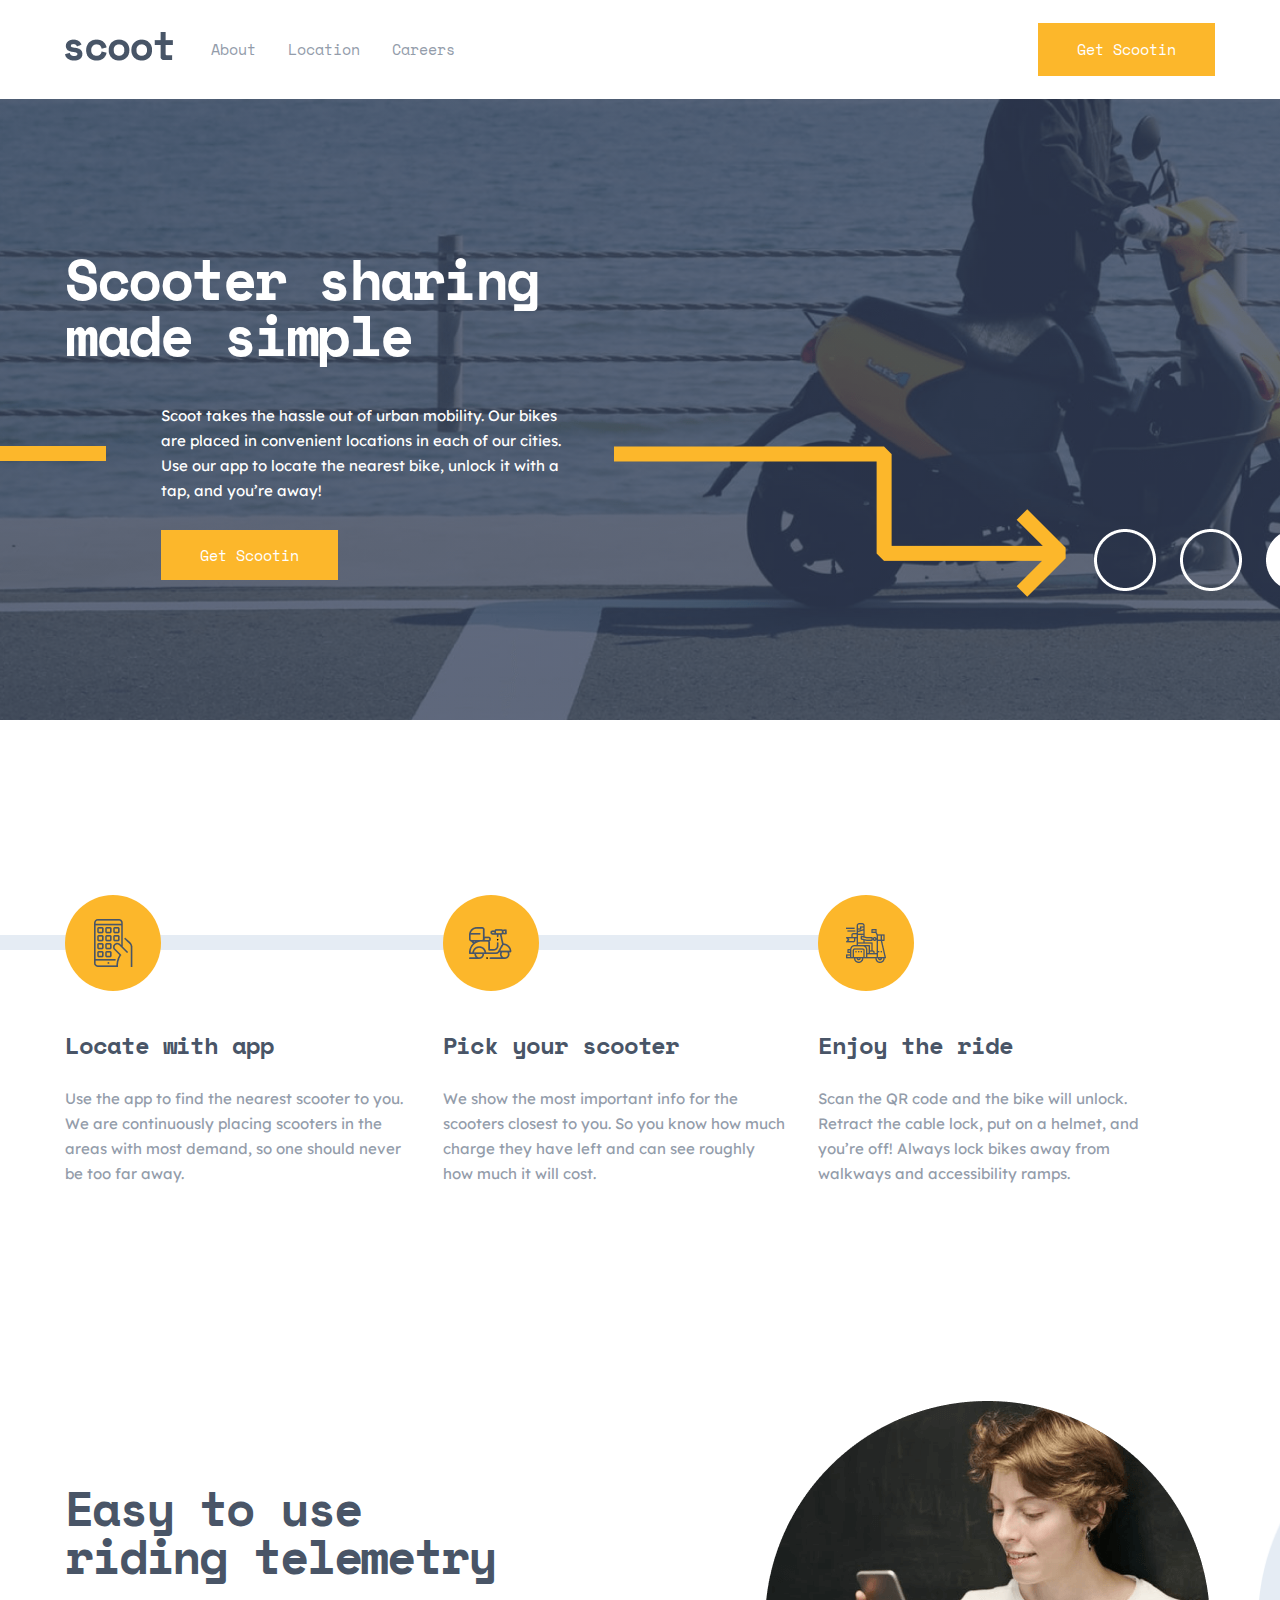
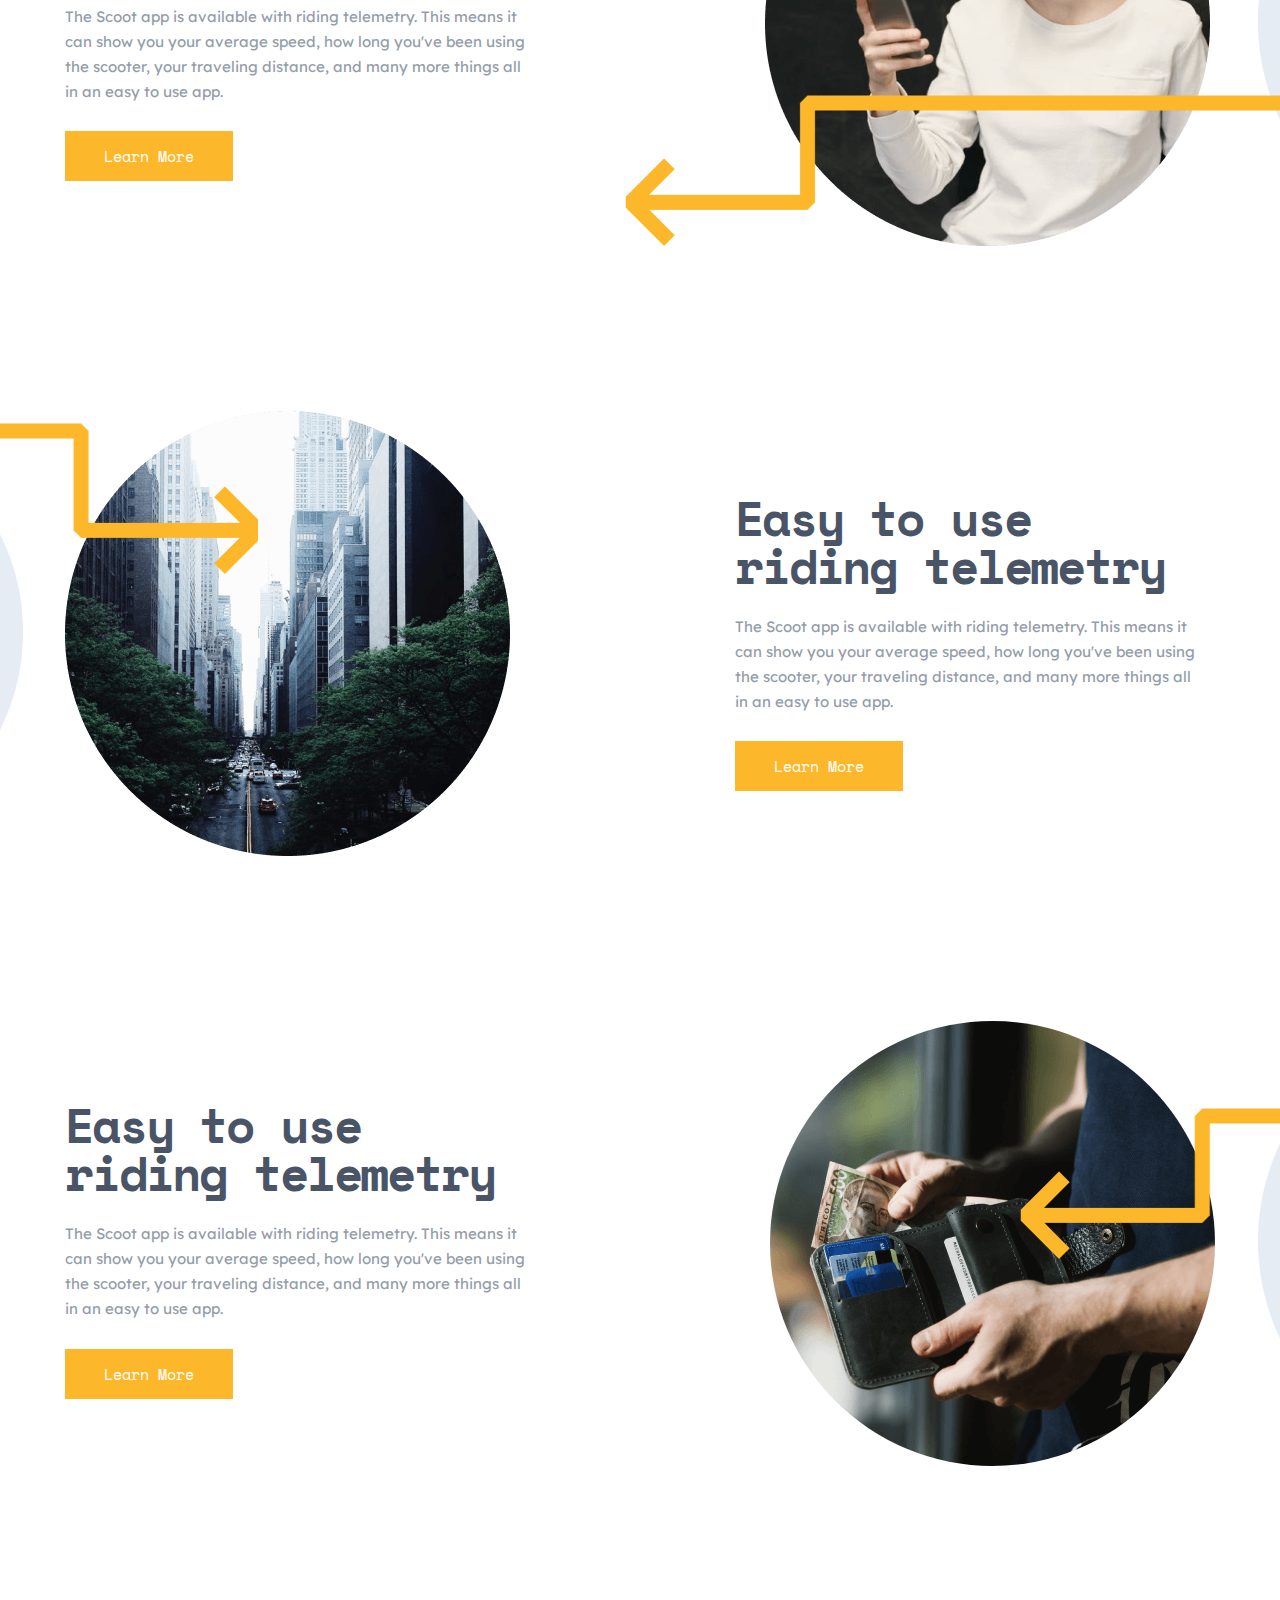
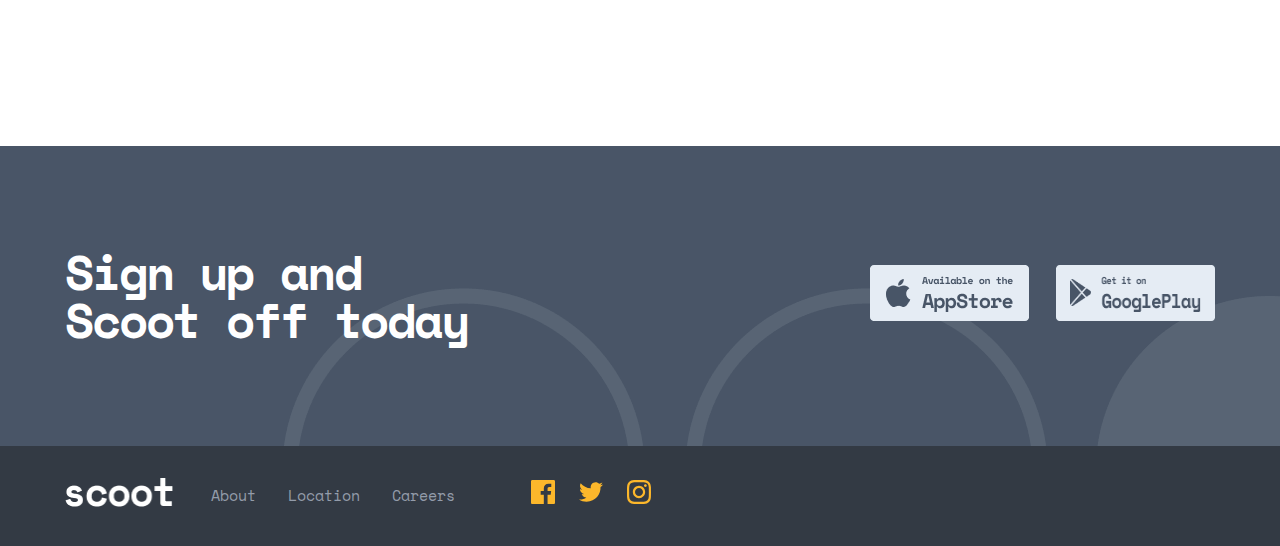
==== commit 8a47c0ba: "add adaptive styles to hero and sevice sections" ====
--- a/index.html
+++ b/index.html
@@ -59,23 +59,31 @@
                <ol class="service-list">
                   <li class="service-item">
                      <div class="service-icon app"></div>
-                     <h3 class="service-title content-title">Locate with app</h3>
-                     <p class="service-text">Use the app to find the nearest scooter to you. We are continuously placing
-                        scooters in the areas with most demand, so one should never be too far away. </p>
+                     <div class="service-info">
+                        <h3 class="service-title content-title">Locate with app</h3>
+                        <p class="service-text">Use the app to find the nearest scooter to you. We are continuously
+                           placing
+                           scooters in the areas with most demand, so one should never be too far away. </p>
+                     </div>
                   </li>
 
                   <li class="service-item">
                      <div class="service-icon pick"></div>
-                     <h3 class="service-title content-title">Pick your scooter</h3>
-                     <p class="service-text">We show the most important info for the scooters closest to you. So you
-                        know how much charge they have left and can see roughly how much it will cost. </p>
+                     <div class="service-info">
+                        <h3 class="service-title content-title">Pick your scooter</h3>
+                        <p class="service-text">We show the most important info for the scooters closest to you. So you
+                           know how much charge they have left and can see roughly how much it will cost. </p>
+                     </div>
                   </li>
 
                   <li class="service-item">
                      <div class="service-icon enjoy"></div>
-                     <h3 class="service-title content-title">Enjoy the ride</h3>
-                     <p class="service-text">Scan the QR code and the bike will unlock. Retract the cable lock, put on a
-                        helmet, and you’re off! Always lock bikes away from walkways and accessibility ramps. </p>
+                     <div class="service-info">
+                        <h3 class="service-title content-title">Enjoy the ride</h3>
+                        <p class="service-text">Scan the QR code and the bike will unlock. Retract the cable lock, put
+                           on a
+                           helmet, and you’re off! Always lock bikes away from walkways and accessibility ramps. </p>
+                     </div>
                   </li>
                </ol>
 
--- a/css/style.css
+++ b/css/style.css
@@ -66,10 +66,6 @@
    margin-right: 20px;
 }
 
-.nav {
-   margin-right: auto;
-}
-
 .nav-list {
    display: flex;
    padding: 0;
@@ -104,6 +100,10 @@
    color: var(--accent-color);
 }
 
+.header-btn {
+   margin-left: auto;
+}
+
 /* HERO SECTION */
 
 .hero {
@@ -131,7 +131,7 @@
    margin-top: 0;
    margin-bottom: 40px;
    margin-left: 96px;
-   width: 405px;
+   max-width: 405px;
    color: var(--white-color);
    font-family: var(--secondary-font);
 }
@@ -659,4 +659,82 @@
    margin-bottom: 0;
    margin-right: auto;
    width: 445px;
-}+}
+
+/* ADAPTIVE */
+
+/* Portrait tablets and small desktops */
+@media (min-width: 768px) and (max-width: 991px) {
+   .container {
+      padding-left: 97px;
+      padding-right: 98px;
+   }
+   .hero {
+      text-align: center;
+      padding: 137px 0 217px 0;
+      background-position: top calc(50% + 216px) left calc(50% + -285px), top calc(50% + 245px) right, 0 0, 0 0;
+   }
+
+   .hero-text {
+      max-width: 573px;
+      margin: 0 auto;
+      margin-bottom: 46px;
+   }
+
+   .hero-text::before {
+      display: none;
+   }
+
+   .hero-btn {
+      margin-left: 0;
+   }
+
+   .main {
+      padding: 122px 0 104px 0;
+   }
+
+   .service {
+      margin-bottom: 145px;
+   }
+
+   .service-list {
+      flex-direction: column;
+      margin: 0;
+   }
+
+   .service-item {
+      display: flex;
+      margin-right: 0;
+   }
+
+   .service-item:not(:last-child) {
+      margin-bottom: 40px;
+   }
+
+   .service-icon {
+      display: table;
+      margin-right: 79px;
+   }
+
+   .service-icon::before {
+      width: 15px;
+      height: 130%;
+      top: -125px;
+      left: 42px;
+   }
+}
+
+/* Landscape phones and portrait tablets */
+@media (max-width: 767px) {
+
+}
+
+/* Portrait phones and smaller */
+@media (max-width: 480px) {
+
+}
+
+/* Iphone 5 */
+@media (max-width: 320px) {
+
+}
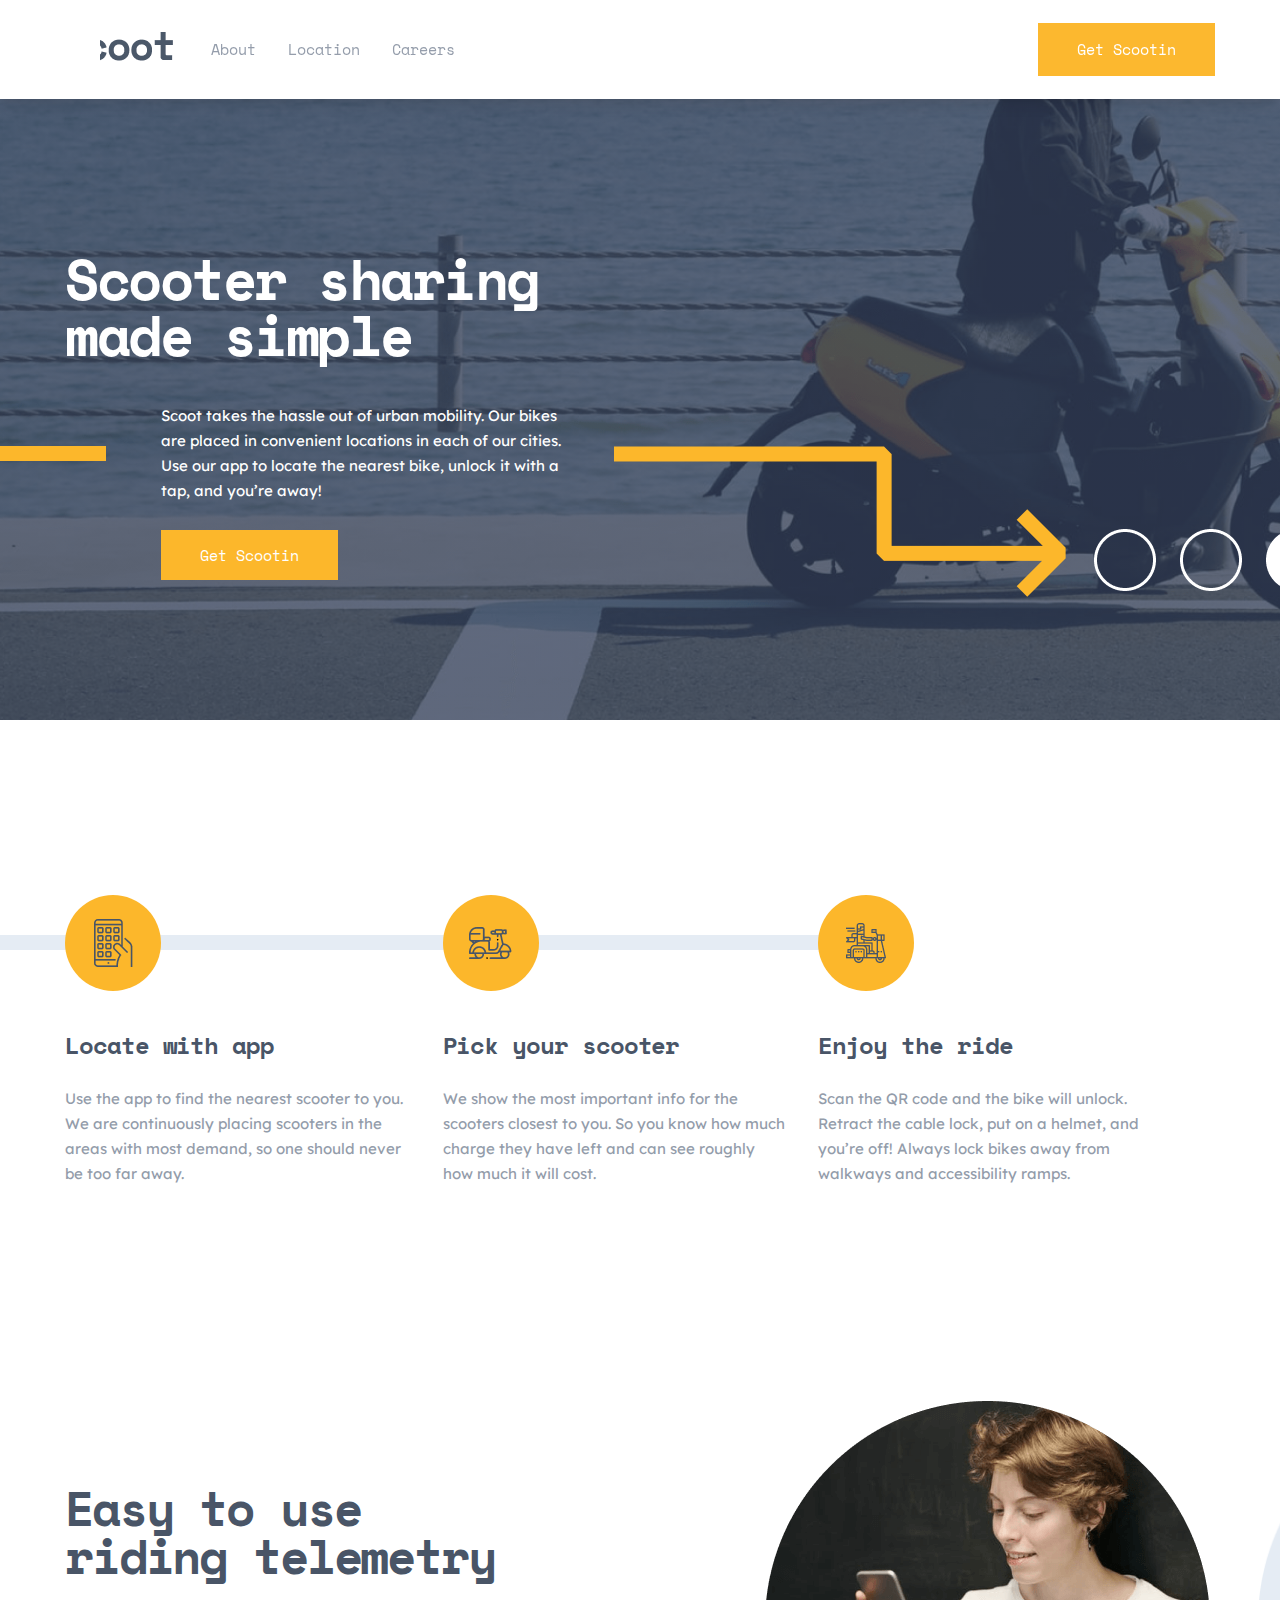
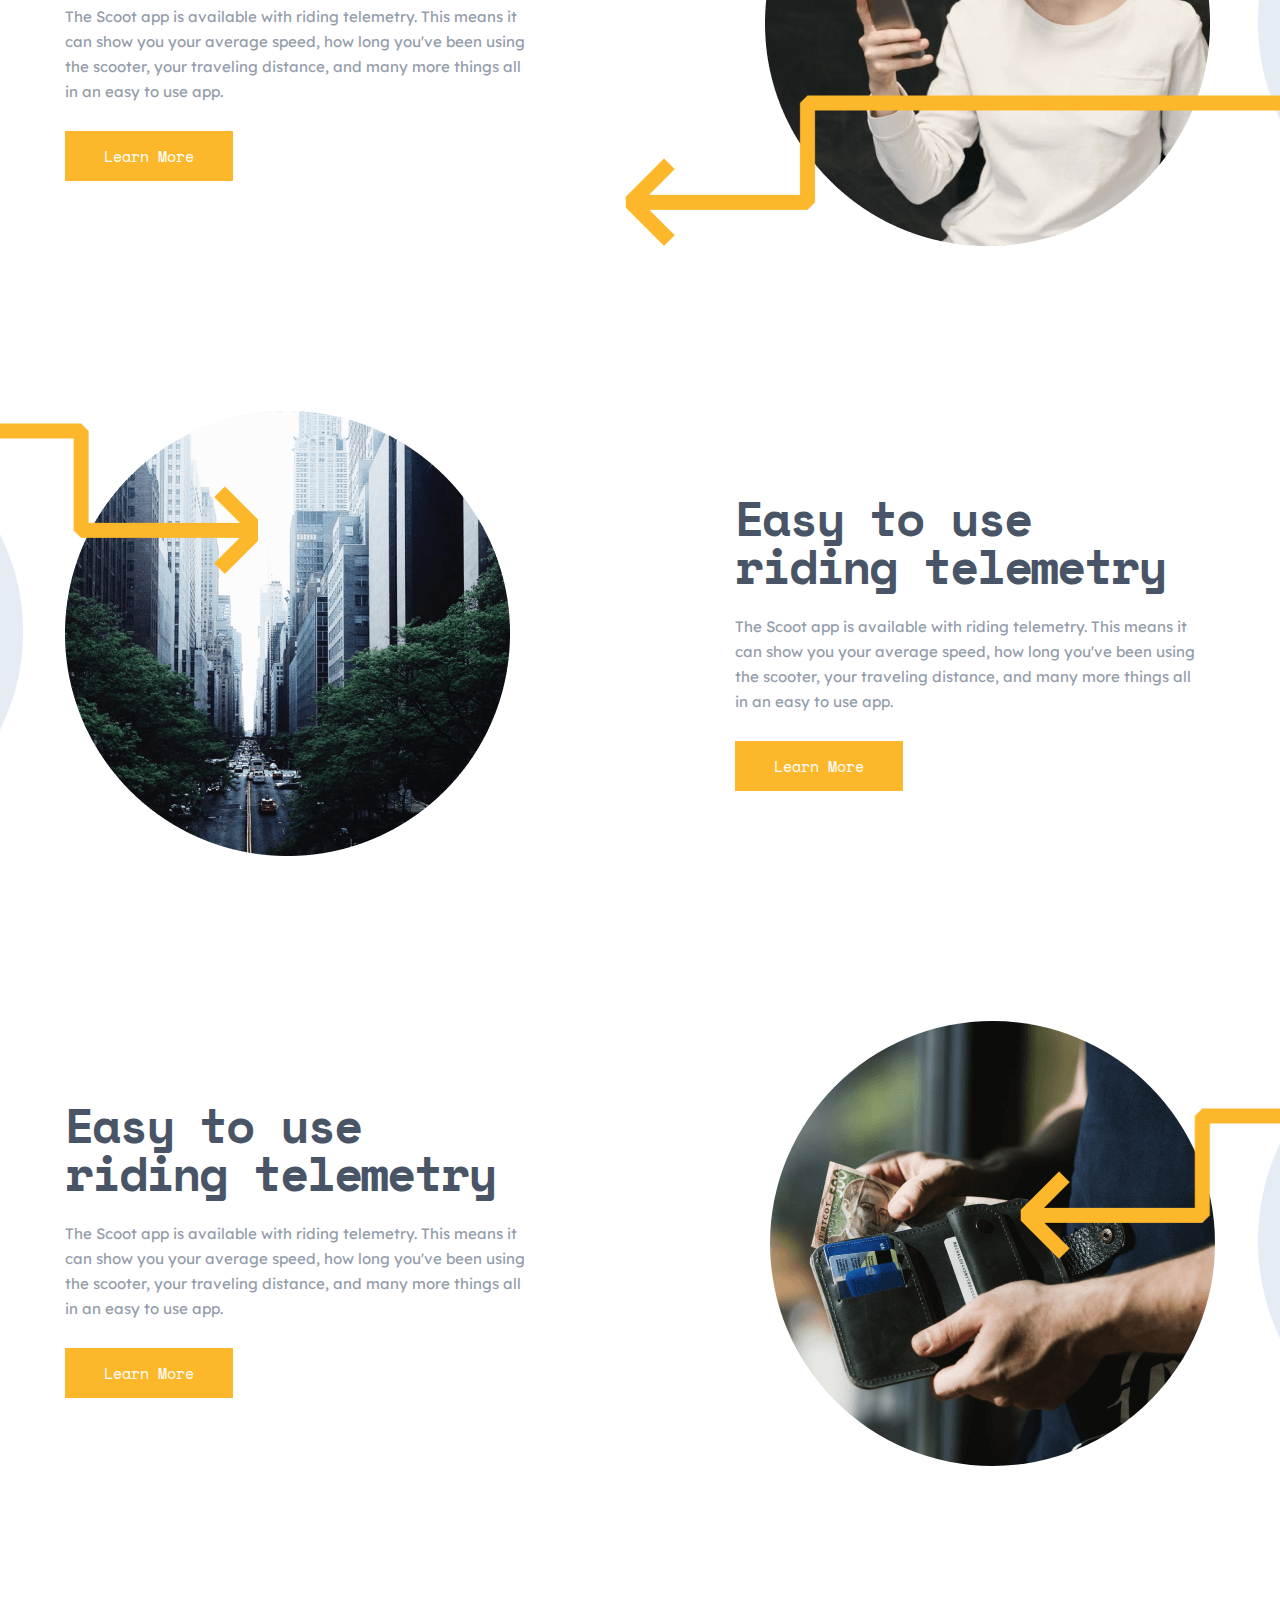
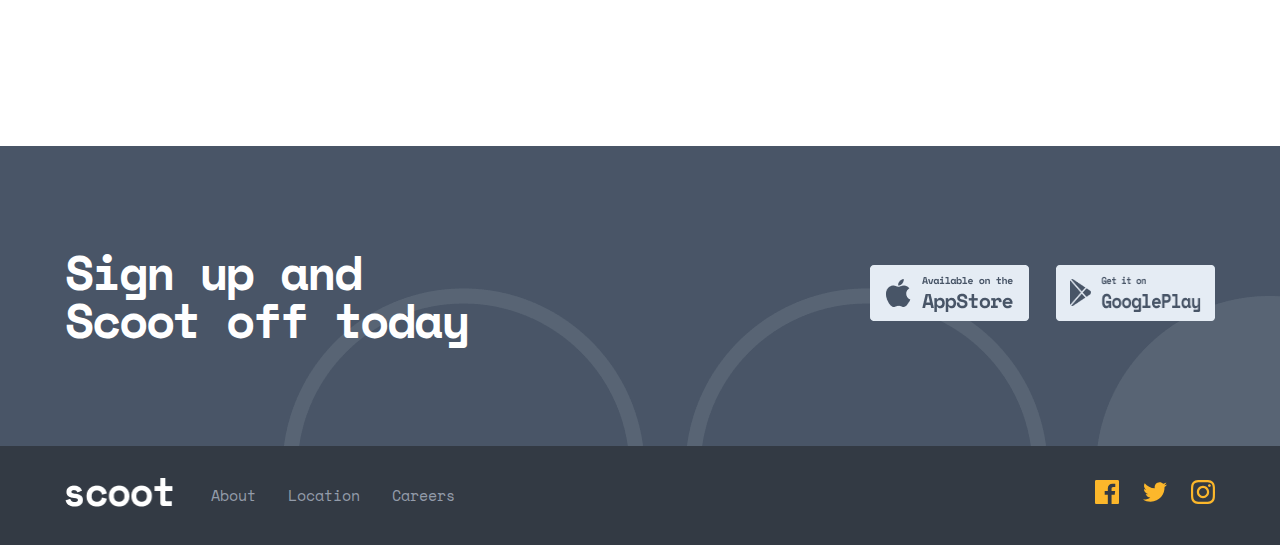
==== commit 85e589fc: "adaptive to mobile WIP" ====
--- a/index.html
+++ b/index.html
@@ -22,6 +22,10 @@
             <a class="logo" href="/index.html">
                <img src="/img/logo.png" alt="logo" width="108" height="29">
             </a>
+
+            <div class="header__burger">
+               <span class="header__burger-line"></span>
+            </div>
 
             <nav class="nav">
                <ul class="nav-list">
--- a/css/style.css
+++ b/css/style.css
@@ -54,10 +54,36 @@
    align-items: center;
 }
 
+.header {
+   position: fixed;
+   width: 100%;
+   top: 0;
+   left: 0;
+   z-index: 50;
+   background-color: var(--white-color);
+   box-shadow: rgba(0, 0, 0, 0.1) 0px 10px 15px -3px, rgba(0, 0, 0, 0.05) 0px 4px 6px -2px;
+   opacity: 0.98;
+}
+
+.header::before {
+   content: '';
+   position: absolute;
+   top: 0;
+   left: 0;
+   width: 100px;
+   height: 100%;
+   background-color: var(--white-color);
+}
+
 .header,
 .end {
    padding: 22px 0;
 }
+
+.header__burger {
+   display: none;
+}
+
 .logo {
    margin-right: 38px;
 }
@@ -107,6 +133,7 @@
 /* HERO SECTION */
 
 .hero {
+   margin-top: 99px;
    padding: 152px 0;
    background-image: url("/img/top-arrow-line.png"), url("/img/rounds.png"), linear-gradient(rgba(47, 59, 89, 0.75), rgba(47, 59, 89, 0.75)), url("/img/bg-image.png");
    background-repeat: no-repeat;
@@ -353,6 +380,7 @@
 .social {
    display: flex;
    align-items: center;
+   margin-left: auto;
 }
 
 .social-link {
@@ -661,6 +689,15 @@
    width: 445px;
 }
 
+
+
+
+
+
+
+
+
+
 /* ADAPTIVE */
 
 /* Portrait tablets and small desktops */
@@ -669,6 +706,9 @@
       padding-left: 97px;
       padding-right: 98px;
    }
+
+   /* HERO SECTION */
+
    .hero {
       text-align: center;
       padding: 137px 0 217px 0;
@@ -692,6 +732,8 @@
    .main {
       padding: 122px 0 104px 0;
    }
+
+   /* SERVICE SECTION */
 
    .service {
       margin-bottom: 145px;
@@ -722,11 +764,384 @@
       top: -125px;
       left: 42px;
    }
-}
+
+   /*FEATURE SECTION*/
+   
+   .features {
+      background-position: left calc(50% + 10px) top calc(50% + -946px), 
+                           right calc(50% + 410px) top calc(50% + -310px), 
+                           left calc(50% + 400px) top calc(50% + 700px), 
+                           
+                           left calc(50% + 500px) top calc(50% + -1100px), 
+                           right calc(50% + 500px) top calc(50% + -170px),  
+                           left calc(50% + 500px) top calc(50% + 760px);
+   }
+   .features-item {
+      flex-direction: column;
+      margin-bottom: 128px;
+   }
+   
+   .features-item:last-child {
+      margin-bottom: 0;
+   } 
+
+   .features-item__content {
+      order: 2;
+      max-width: 100%;
+      margin-right: 0;
+      text-align: center;
+   }
+
+   .features-item__title {
+      margin-bottom: 40px;
+   }
+
+   .features-item__text {
+      margin-bottom: 54px;
+   }
+
+   .features-item__photo {
+      margin-bottom: 56px;
+   }
+
+   .features-item:nth-child(even) {
+      flex-direction: column;
+   }
+
+   /*FOOTERE SECTION*/
+
+   .appstore {
+      padding: 62px 0;
+   }
+
+   .appstore .content {
+      flex-direction: column;
+   }
+
+   .section-title {
+      text-align: center;
+   }
+
+   .appstore__title {
+      margin-right: 0;
+      margin-bottom: 40px;
+   }
+
+
+   /* ABOUT SECTION */
+   /* FEATURE */
+
+   .features-about {
+      margin-bottom: 120px;
+      background-position: left calc(50% + 16px) top calc(50% + -445px), 
+                           right calc(50% + 412px) top calc(50% + 165px),
+      
+                           left calc(50% + 500px) top calc(50% + -550px), 
+                           right calc(50% + 500px) top calc(50% + 310px);
+   }
+
+   .value-list {
+      flex-direction: column;
+      align-items: center;
+      padding-left: 58px;
+      padding-right: 58px;
+   }
+
+   .value-item {
+      width: 100%;
+   }
+
+   .value-item:not(:last-child) {
+      margin: 0;
+   }
+
+   /* FAQ */
+
+   .faq-how {
+      flex-direction: column;
+   }
+
+   .faq-how__title {
+      margin-right: 0;
+      margin-bottom: 32px;
+   }
+
+   /* LOCATION PAGE */ 
+   /* LOCATION CONTENT */
+
+   .location-content {
+      flex-direction: column;
+      align-items: center;
+   }
+
+   .location-title {
+      width: 457px;
+      margin-right: 0;
+      margin-bottom: 40px;
+   }
+
+   .location-text {
+      margin-right: 0;
+      margin-bottom: 40px;
+      text-align: center;
+   }
+
+   /* CAREER PAGE */
+   /* FEATURE SECTION */
+
+   .features-careers {
+      margin-bottom: 132px;
+      background-position: left calc(50% + 5px) top calc(50% + -15px), 
+                           
+                           left calc(50% + 500px) top calc(50% + -150px);
+   }
+}
+
+
+
+
+
 
 /* Landscape phones and portrait tablets */
 @media (max-width: 767px) {
-
+   .container {
+      padding-left: 32px;
+      padding-right: 32px;
+   }
+
+   /* HEADER */
+
+   .header__burger {
+      display: block;
+      position: relative;
+      width: 20px;
+      height: 16px;
+   }
+
+   .header__burger::before,
+   .header__burger::after {
+      content: '';
+      position: absolute;
+      background-color: var(--accent-color);
+      width: 100%;
+      height: 4px;
+      left: 0;
+   }
+
+   .header__burger::before {
+      top: 0;
+   }
+
+   .header__burger::after {
+      bottom: 0;
+   }
+
+   .header__burger-line {
+      position: absolute;
+      background-color: var(--accent-color);
+      width: 100%;
+      height: 4px;
+      top: 6px;
+   }
+
+   .header-btn,
+   .nav-list {
+      position: fixed;
+      top: 0;
+      left: 0;
+      width: 100%;
+      height: 100%;
+      background-color: var(--accent-color);
+   }
+
+   /* HERO SECTION */
+
+   .hero {
+      text-align: center;
+      padding: 137px 0 217px 0;
+      background-position: top calc(50% + 216px) left calc(50% + -285px), top calc(50% + 245px) right, 0 0, 0 0;
+   }
+
+   .hero-text {
+      max-width: 573px;
+      margin: 0 auto;
+      margin-bottom: 46px;
+   }
+
+   .hero-text::before {
+      display: none;
+   }
+
+   .hero-btn {
+      margin-left: 0;
+   }
+
+   .main {
+      padding: 122px 0 104px 0;
+   }
+
+   /* SERVICE SECTION */
+
+   .service {
+      margin-bottom: 145px;
+   }
+
+   .service-list {
+      flex-direction: column;
+      margin: 0;
+   }
+
+   .service-item {
+      display: flex;
+      margin-right: 0;
+   }
+
+   .service-item:not(:last-child) {
+      margin-bottom: 40px;
+   }
+
+   .service-icon {
+      display: table;
+      margin-right: 79px;
+   }
+
+   .service-icon::before {
+      width: 15px;
+      height: 130%;
+      top: -125px;
+      left: 42px;
+   }
+
+   /*FEATURE SECTION*/
+   
+   .features {
+      background-position: left calc(50% + 10px) top calc(50% + -946px), 
+                           right calc(50% + 410px) top calc(50% + -310px), 
+                           left calc(50% + 400px) top calc(50% + 700px), 
+                           
+                           left calc(50% + 500px) top calc(50% + -1100px), 
+                           right calc(50% + 500px) top calc(50% + -170px),  
+                           left calc(50% + 500px) top calc(50% + 760px);
+   }
+   .features-item {
+      flex-direction: column;
+      margin-bottom: 128px;
+   }
+   
+   .features-item:last-child {
+      margin-bottom: 0;
+   } 
+
+   .features-item__content {
+      order: 2;
+      max-width: 100%;
+      margin-right: 0;
+      text-align: center;
+   }
+
+   .features-item__title {
+      margin-bottom: 40px;
+   }
+
+   .features-item__text {
+      margin-bottom: 54px;
+   }
+
+   .features-item__photo {
+      margin-bottom: 56px;
+   }
+
+   .features-item:nth-child(even) {
+      flex-direction: column;
+   }
+
+   /*FOOTERE SECTION*/
+
+   .appstore {
+      padding: 62px 0;
+   }
+
+   .appstore .content {
+      flex-direction: column;
+   }
+
+   .section-title {
+      text-align: center;
+   }
+
+   .appstore__title {
+      margin-right: 0;
+      margin-bottom: 40px;
+   }
+
+
+   /* ABOUT SECTION */
+   /* FEATURE */
+
+   .features-about {
+      margin-bottom: 120px;
+      background-position: left calc(50% + 16px) top calc(50% + -445px), 
+                           right calc(50% + 412px) top calc(50% + 165px),
+      
+                           left calc(50% + 500px) top calc(50% + -550px), 
+                           right calc(50% + 500px) top calc(50% + 310px);
+   }
+
+   .value-list {
+      flex-direction: column;
+      align-items: center;
+      padding-left: 58px;
+      padding-right: 58px;
+   }
+
+   .value-item {
+      width: 100%;
+   }
+
+   .value-item:not(:last-child) {
+      margin: 0;
+   }
+
+   /* FAQ */
+
+   .faq-how {
+      flex-direction: column;
+   }
+
+   .faq-how__title {
+      margin-right: 0;
+      margin-bottom: 32px;
+   }
+
+   /* LOCATION PAGE */ 
+   /* LOCATION CONTENT */
+
+   .location-content {
+      flex-direction: column;
+      align-items: center;
+   }
+
+   .location-title {
+      width: 457px;
+      margin-right: 0;
+      margin-bottom: 40px;
+   }
+
+   .location-text {
+      margin-right: 0;
+      margin-bottom: 40px;
+      text-align: center;
+   }
+
+   /* CAREER PAGE */
+   /* FEATURE SECTION */
+
+   .features-careers {
+      margin-bottom: 132px;
+      background-position: left calc(50% + 5px) top calc(50% + -15px), 
+                           
+                           left calc(50% + 500px) top calc(50% + -150px);
+   }
 }
 
 /* Portrait phones and smaller */
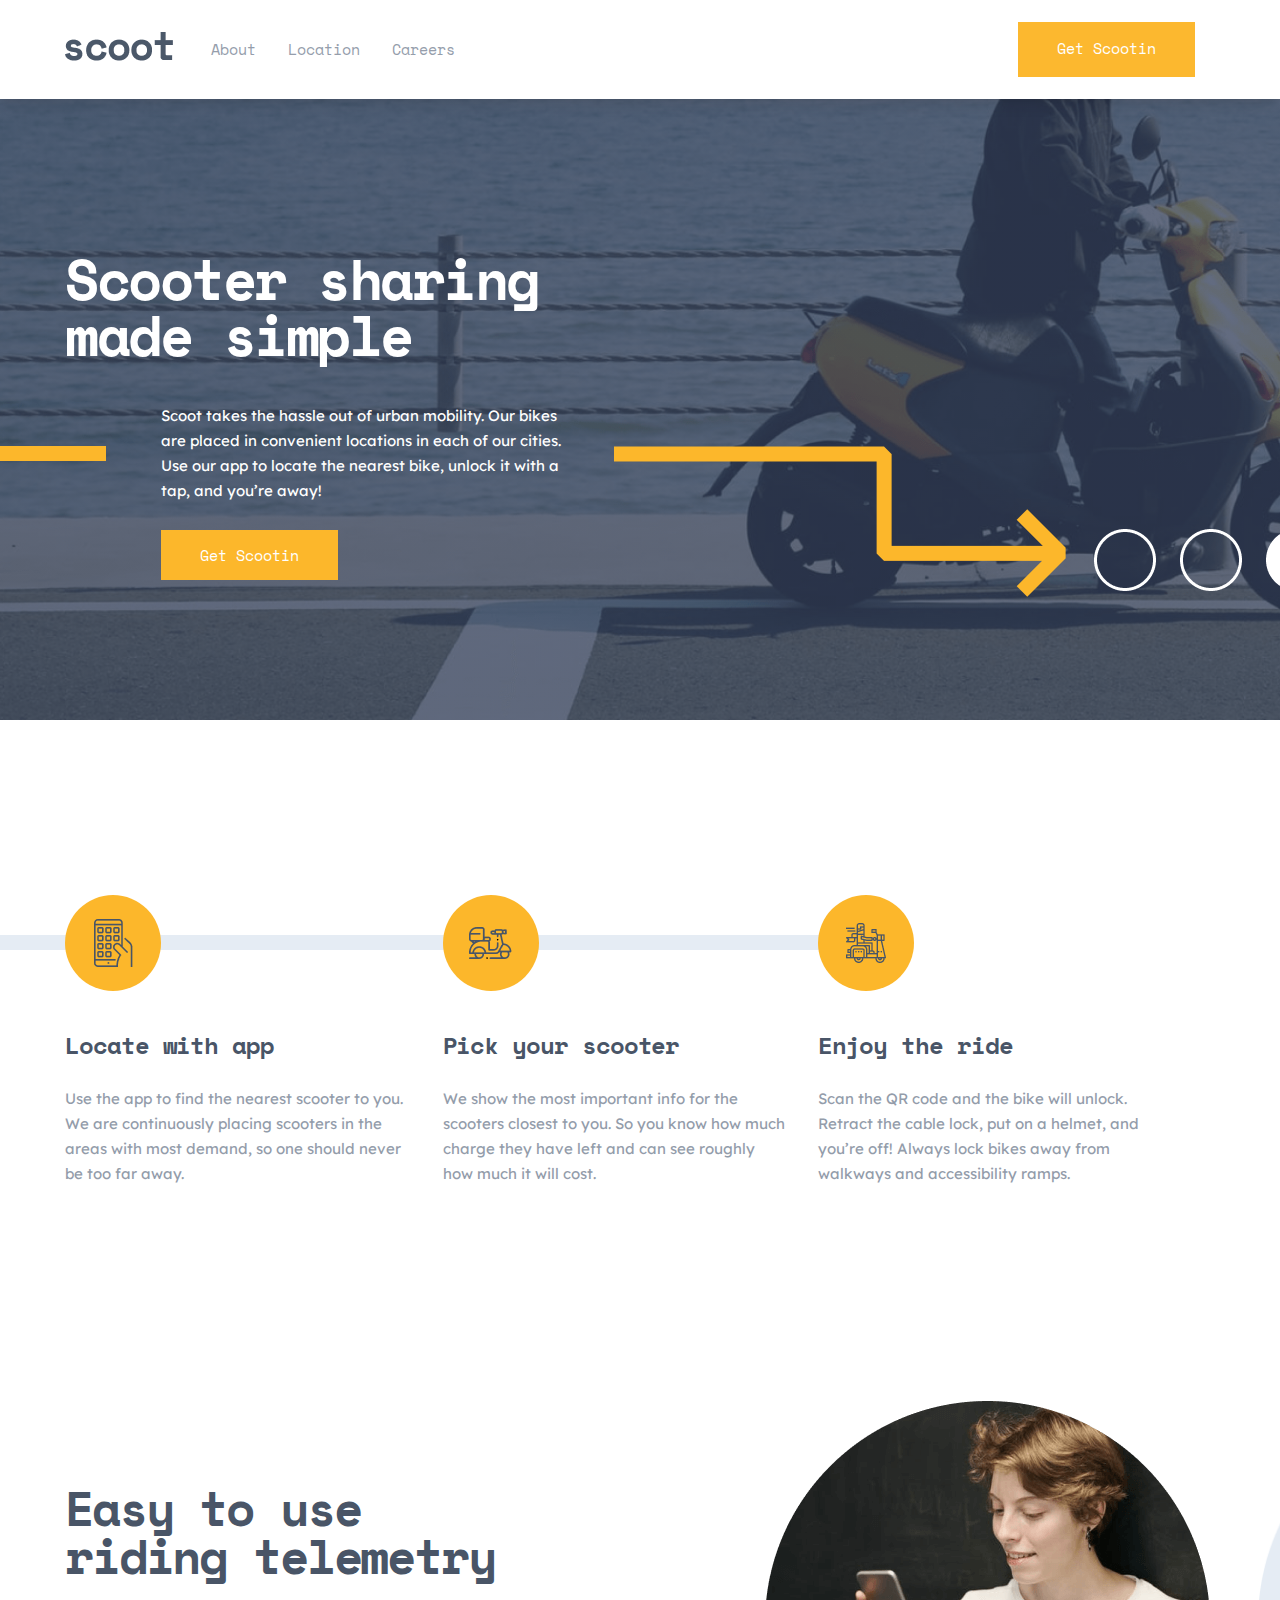
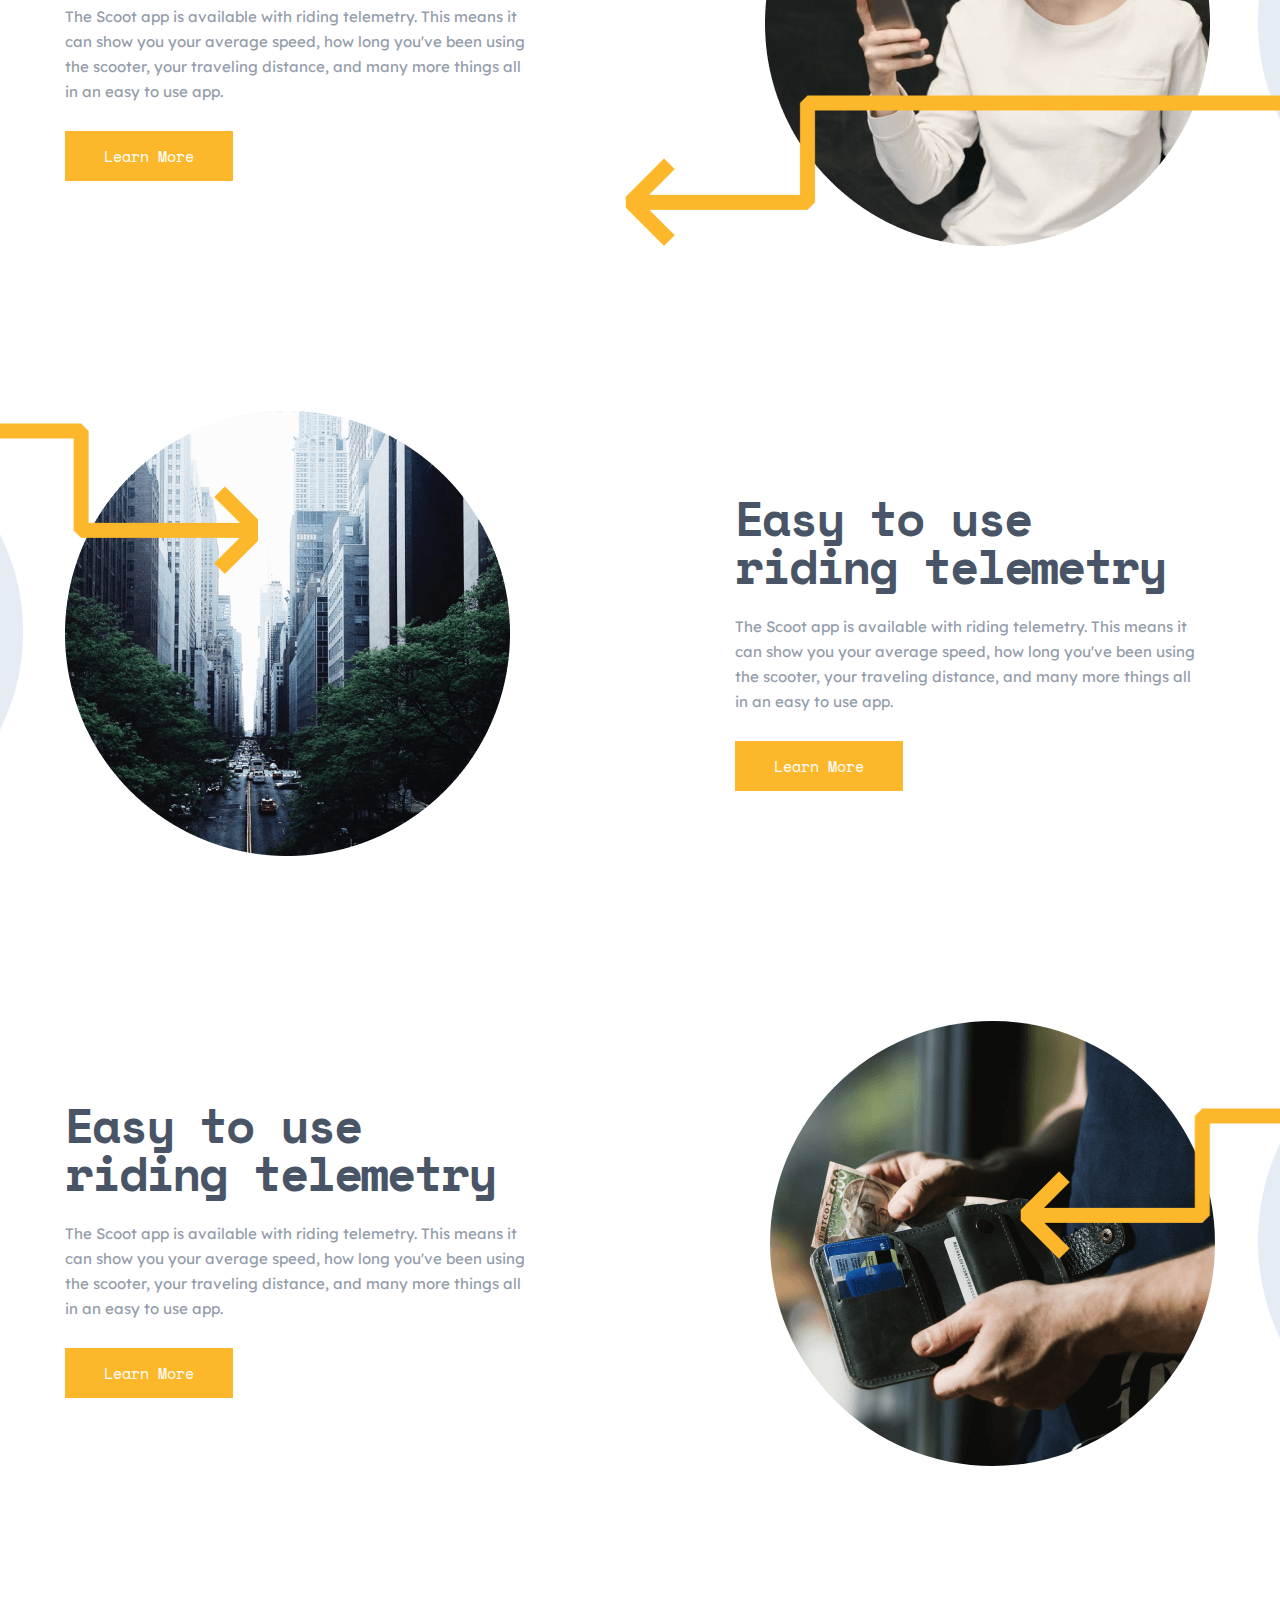
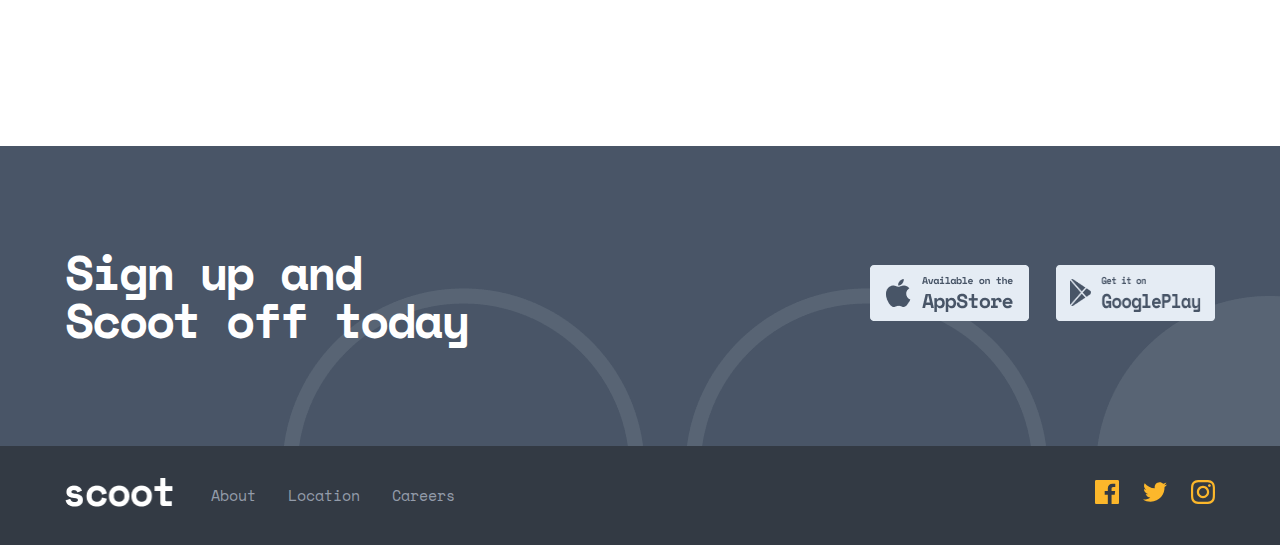
==== commit 6f08e454: "responsive wip" ====
--- a/index.html
+++ b/index.html
@@ -39,9 +39,9 @@
                      <a class="nav-link" href="/careers.html">Careers</a>
                   </li>
                </ul>
+               <a class="header-btn primary-btn btn" href="#">Get Scootin</a>
             </nav>
 
-            <a class="header-btn primary-btn btn" href="#">Get Scootin</a>
          </div>
       </div>
    </header>
@@ -212,6 +212,8 @@
          </div>
       </section>
    </footer>
+
+   <script src="/js/script.js"></script>
 </body>
 
 </html>--- a/css/style.css
+++ b/css/style.css
@@ -12,15 +12,15 @@
 
 html {
    box-sizing: border-box;
- }
- 
- *,
- *::after,
- *::before {
+}
+
+*,
+*::after,
+*::before {
    box-sizing: inherit;
- }
- 
- body {
+}
+
+body {
    margin: 0;
    padding: 0;
    max-width: 100%;
@@ -28,9 +28,9 @@
    font-size: 15px;
    line-height: 167%;
    color: var(--text-color);
- }
-
- .visually-hidden {
+}
+
+.visually-hidden {
    position: absolute;
    width: 1px;
    height: 1px;
@@ -47,12 +47,12 @@
    padding: 0 25px;
 }
 
-/* HEADER */
-
 .content {
    display: flex;
    align-items: center;
 }
+
+/* HEADER */
 
 .header {
    position: fixed;
@@ -70,7 +70,7 @@
    position: absolute;
    top: 0;
    left: 0;
-   width: 100px;
+   width: 100%;
    height: 100%;
    background-color: var(--white-color);
 }
@@ -86,14 +86,18 @@
 
 .logo {
    margin-right: 38px;
+   position: relative;
 }
 
 .nav {
+   display: flex;
+   width: 100%;
    margin-right: 20px;
 }
 
 .nav-list {
    display: flex;
+   position: relative;
    padding: 0;
 }
 
@@ -128,6 +132,7 @@
 
 .header-btn {
    margin-left: auto;
+   position: relative;
 }
 
 /* HERO SECTION */
@@ -267,19 +272,19 @@
 /* FEATURES */
 
 .features {
-   background-image: url("/img/arrow-right.png"), 
-                     url("/img/arrow-left.png"), 
-                     url("/img/arrow-right.png"), 
-                     url("/img/round.png"), 
-                     url("/img/round.png"), 
-                     url("/img/round.png");
+   background-image: url("/img/arrow-right.png"),
+      url("/img/arrow-left.png"),
+      url("/img/arrow-right.png"),
+      url("/img/round.png"),
+      url("/img/round.png"),
+      url("/img/round.png");
    background-repeat: no-repeat;
-   background-position: left calc(50% + 355px) top calc(50% + -463px), 
-                        right calc(50% + 750px) top calc(50% + -135px),
-                        left calc(50% + 750px) top calc(50% + 550px),
-                        left calc(50% + 840px) top calc(50% + -612px), 
-                        right calc(50% + 840px) top calc(50% + -2px),
-                        left calc(50% + 840px) top calc(50% + 607px);
+   background-position: left calc(50% + 355px) top calc(50% + -463px),
+      right calc(50% + 750px) top calc(50% + -135px),
+      left calc(50% + 750px) top calc(50% + 550px),
+      left calc(50% + 840px) top calc(50% + -612px),
+      right calc(50% + 840px) top calc(50% + -2px),
+      left calc(50% + 840px) top calc(50% + 607px);
 }
 
 .features-list {
@@ -360,7 +365,7 @@
    margin-top: 0;
    margin-bottom: 0;
    margin-right: auto;
-   color: var(--white-color)!important;
+   color: var(--white-color) !important;
 }
 
 .appstore-link {
@@ -415,14 +420,14 @@
 /* FEATURES ABOUT */
 
 .features-about {
-   background-image: url("/img/arrow-right-top.png"), 
-   url("/img/arrow-left.png"), 
-   url("/img/round.png"), 
-   url("/img/round.png");
-background-repeat: no-repeat;
-background-position: left calc(50% + 355px) top calc(50% + -200px), 
+   background-image: url("/img/arrow-right-top.png"),
+      url("/img/arrow-left.png"),
+      url("/img/round.png"),
+      url("/img/round.png");
+   background-repeat: no-repeat;
+   background-position: left calc(50% + 355px) top calc(50% + -200px),
       right calc(50% + 760px) top calc(50% + 157px),
-      left calc(50% + 840px) top calc(50% + -306px), 
+      left calc(50% + 840px) top calc(50% + -306px),
       right calc(50% + 840px) top calc(50% + 300px);
 }
 
@@ -495,7 +500,7 @@
    background-color: var(--accent-color);
    border-radius: 50%;
 
-   content: "0" counter(counter);
+   content: "0"counter(counter);
 }
 
 .value-item__photo-tel {
@@ -512,7 +517,8 @@
 
 .value-item__title {
    margin-top: 0;
-   margin-bottom: 27px;;
+   margin-bottom: 27px;
+   ;
    text-align: center;
 }
 
@@ -524,7 +530,7 @@
 /* FAQs */
 
 .faq-how {
-   display: flex;  
+   display: flex;
 }
 
 .faq-how:not(:last-child) {
@@ -602,21 +608,21 @@
    color: var(--header-text-color);
 }
 
-.radio-btn:checked ~ .accordion-text {
+.radio-btn:checked~.accordion-text {
    padding-top: 24px;
    height: auto;
 }
 
-.radio-btn:checked ~ .accordion-title::after {
+.radio-btn:checked~.accordion-title::after {
    transform: rotate(180deg);
 }
 
 .features-careers {
-   background-image: url("/img/arrow-right.png"), 
-                     url("/img/round.png"); 
+   background-image: url("/img/arrow-right.png"),
+      url("/img/round.png");
    background-repeat: no-repeat;
-   background-position: left calc(50% + 355px) top calc(50% + 140px), 
-                        left calc(50% + 840px) top calc(50% + 1px);
+   background-position: left calc(50% + 355px) top calc(50% + 140px),
+      left calc(50% + 840px) top calc(50% + 1px);
 }
 
 .features-item__photo__boy-tablet {
@@ -675,7 +681,7 @@
 }
 
 .location-title {
-   width: 305px;  
+   width: 305px;
    margin-top: 0;
    margin-bottom: 0;
    margin-right: 76px;
@@ -766,24 +772,25 @@
    }
 
    /*FEATURE SECTION*/
-   
+
    .features {
-      background-position: left calc(50% + 10px) top calc(50% + -946px), 
-                           right calc(50% + 410px) top calc(50% + -310px), 
-                           left calc(50% + 400px) top calc(50% + 700px), 
-                           
-                           left calc(50% + 500px) top calc(50% + -1100px), 
-                           right calc(50% + 500px) top calc(50% + -170px),  
-                           left calc(50% + 500px) top calc(50% + 760px);
-   }
+      background-position: left calc(50% + 10px) top calc(50% + -946px),
+         right calc(50% + 410px) top calc(50% + -310px),
+         left calc(50% + 400px) top calc(50% + 700px),
+
+         left calc(50% + 500px) top calc(50% + -1100px),
+         right calc(50% + 500px) top calc(50% + -170px),
+         left calc(50% + 500px) top calc(50% + 760px);
+   }
+
    .features-item {
       flex-direction: column;
       margin-bottom: 128px;
    }
-   
+
    .features-item:last-child {
       margin-bottom: 0;
-   } 
+   }
 
    .features-item__content {
       order: 2;
@@ -833,11 +840,11 @@
 
    .features-about {
       margin-bottom: 120px;
-      background-position: left calc(50% + 16px) top calc(50% + -445px), 
-                           right calc(50% + 412px) top calc(50% + 165px),
-      
-                           left calc(50% + 500px) top calc(50% + -550px), 
-                           right calc(50% + 500px) top calc(50% + 310px);
+      background-position: left calc(50% + 16px) top calc(50% + -445px),
+         right calc(50% + 412px) top calc(50% + 165px),
+
+         left calc(50% + 500px) top calc(50% + -550px),
+         right calc(50% + 500px) top calc(50% + 310px);
    }
 
    .value-list {
@@ -866,7 +873,7 @@
       margin-bottom: 32px;
    }
 
-   /* LOCATION PAGE */ 
+   /* LOCATION PAGE */
    /* LOCATION CONTENT */
 
    .location-content {
@@ -891,9 +898,9 @@
 
    .features-careers {
       margin-bottom: 132px;
-      background-position: left calc(50% + 5px) top calc(50% + -15px), 
-                           
-                           left calc(50% + 500px) top calc(50% + -150px);
+      background-position: left calc(50% + 5px) top calc(50% + -15px),
+
+         left calc(50% + 500px) top calc(50% + -150px);
    }
 }
 
@@ -904,6 +911,11 @@
 
 /* Landscape phones and portrait tablets */
 @media (max-width: 767px) {
+
+   .body.lock {
+      overflow: hidden;
+   }
+
    .container {
       padding-left: 32px;
       padding-right: 32px;
@@ -911,11 +923,21 @@
 
    /* HEADER */
 
+   .header {
+      padding: 10px 0;
+   }
+
+   .header::before {
+      z-index: 3;
+   }
+
    .header__burger {
       display: block;
       position: relative;
+      left: 32px;
       width: 20px;
       height: 16px;
+      z-index: 3;
    }
 
    .header__burger::before,
@@ -926,6 +948,7 @@
       width: 100%;
       height: 4px;
       left: 0;
+      transition: all .3s ease;
    }
 
    .header__burger::before {
@@ -942,17 +965,71 @@
       width: 100%;
       height: 4px;
       top: 6px;
-   }
-
-   .header-btn,
+      transition: all .3s ease;
+   }
+
+   .nav {
+      position: fixed;
+      flex-direction: column;
+      justify-content: space-between;
+      padding-top: 82px;
+      padding-right: 32px;
+      padding-left: 32px;
+      padding-bottom: 32px;
+      top: 0;
+      left: -100%;
+      width: 70%;
+      height: 100%;
+      background-color: #333A44;
+      transition: all .3s ease;
+   }
+
+   .nav.active {
+      left: 0;
+   }
+
    .nav-list {
-      position: fixed;
-      top: 0;
-      left: 0;
+      flex-direction: column;
+      margin-top: 0;
+      margin-bottom: 0;
+   }
+
+   .nav-item {
+      margin-bottom: 24px;
+   }
+
+   .nav-link {
+      font-size: 18px;
+      line-height: 25px;
+      margin-bottom: 24px;
+      color: var(--white-color);
+   }
+
+   .logo {
+      position: relative;
+      z-index: 3;
+   }
+
+   .header-btn {
+      z-index: 3;
+      margin-left: 0;
       width: 100%;
-      height: 100%;
-      background-color: var(--accent-color);
-   }
+   }
+
+   .header__burger.active::before {
+      transform: rotate(45deg);
+      top: 6px;
+   }
+
+   .header__burger.active::after {
+      transform: rotate(-45deg);
+      bottom: 6px;
+   }
+
+   .header__burger.active .header__burger-line {
+      transform: scale(0);
+   }
+
 
    /* HERO SECTION */
 
@@ -1013,24 +1090,25 @@
    }
 
    /*FEATURE SECTION*/
-   
+
    .features {
-      background-position: left calc(50% + 10px) top calc(50% + -946px), 
-                           right calc(50% + 410px) top calc(50% + -310px), 
-                           left calc(50% + 400px) top calc(50% + 700px), 
-                           
-                           left calc(50% + 500px) top calc(50% + -1100px), 
-                           right calc(50% + 500px) top calc(50% + -170px),  
-                           left calc(50% + 500px) top calc(50% + 760px);
-   }
+      background-position: left calc(50% + 10px) top calc(50% + -946px),
+         right calc(50% + 410px) top calc(50% + -310px),
+         left calc(50% + 400px) top calc(50% + 700px),
+
+         left calc(50% + 500px) top calc(50% + -1100px),
+         right calc(50% + 500px) top calc(50% + -170px),
+         left calc(50% + 500px) top calc(50% + 760px);
+   }
+
    .features-item {
       flex-direction: column;
       margin-bottom: 128px;
    }
-   
+
    .features-item:last-child {
       margin-bottom: 0;
-   } 
+   }
 
    .features-item__content {
       order: 2;
@@ -1080,11 +1158,11 @@
 
    .features-about {
       margin-bottom: 120px;
-      background-position: left calc(50% + 16px) top calc(50% + -445px), 
-                           right calc(50% + 412px) top calc(50% + 165px),
-      
-                           left calc(50% + 500px) top calc(50% + -550px), 
-                           right calc(50% + 500px) top calc(50% + 310px);
+      background-position: left calc(50% + 16px) top calc(50% + -445px),
+         right calc(50% + 412px) top calc(50% + 165px),
+
+         left calc(50% + 500px) top calc(50% + -550px),
+         right calc(50% + 500px) top calc(50% + 310px);
    }
 
    .value-list {
@@ -1113,7 +1191,7 @@
       margin-bottom: 32px;
    }
 
-   /* LOCATION PAGE */ 
+   /* LOCATION PAGE */
    /* LOCATION CONTENT */
 
    .location-content {
@@ -1138,18 +1216,14 @@
 
    .features-careers {
       margin-bottom: 132px;
-      background-position: left calc(50% + 5px) top calc(50% + -15px), 
-                           
-                           left calc(50% + 500px) top calc(50% + -150px);
+      background-position: left calc(50% + 5px) top calc(50% + -15px),
+
+         left calc(50% + 500px) top calc(50% + -150px);
    }
 }
 
 /* Portrait phones and smaller */
-@media (max-width: 480px) {
-
-}
+@media (max-width: 480px) {}
 
 /* Iphone 5 */
-@media (max-width: 320px) {
-
-}
+@media (max-width: 320px) {}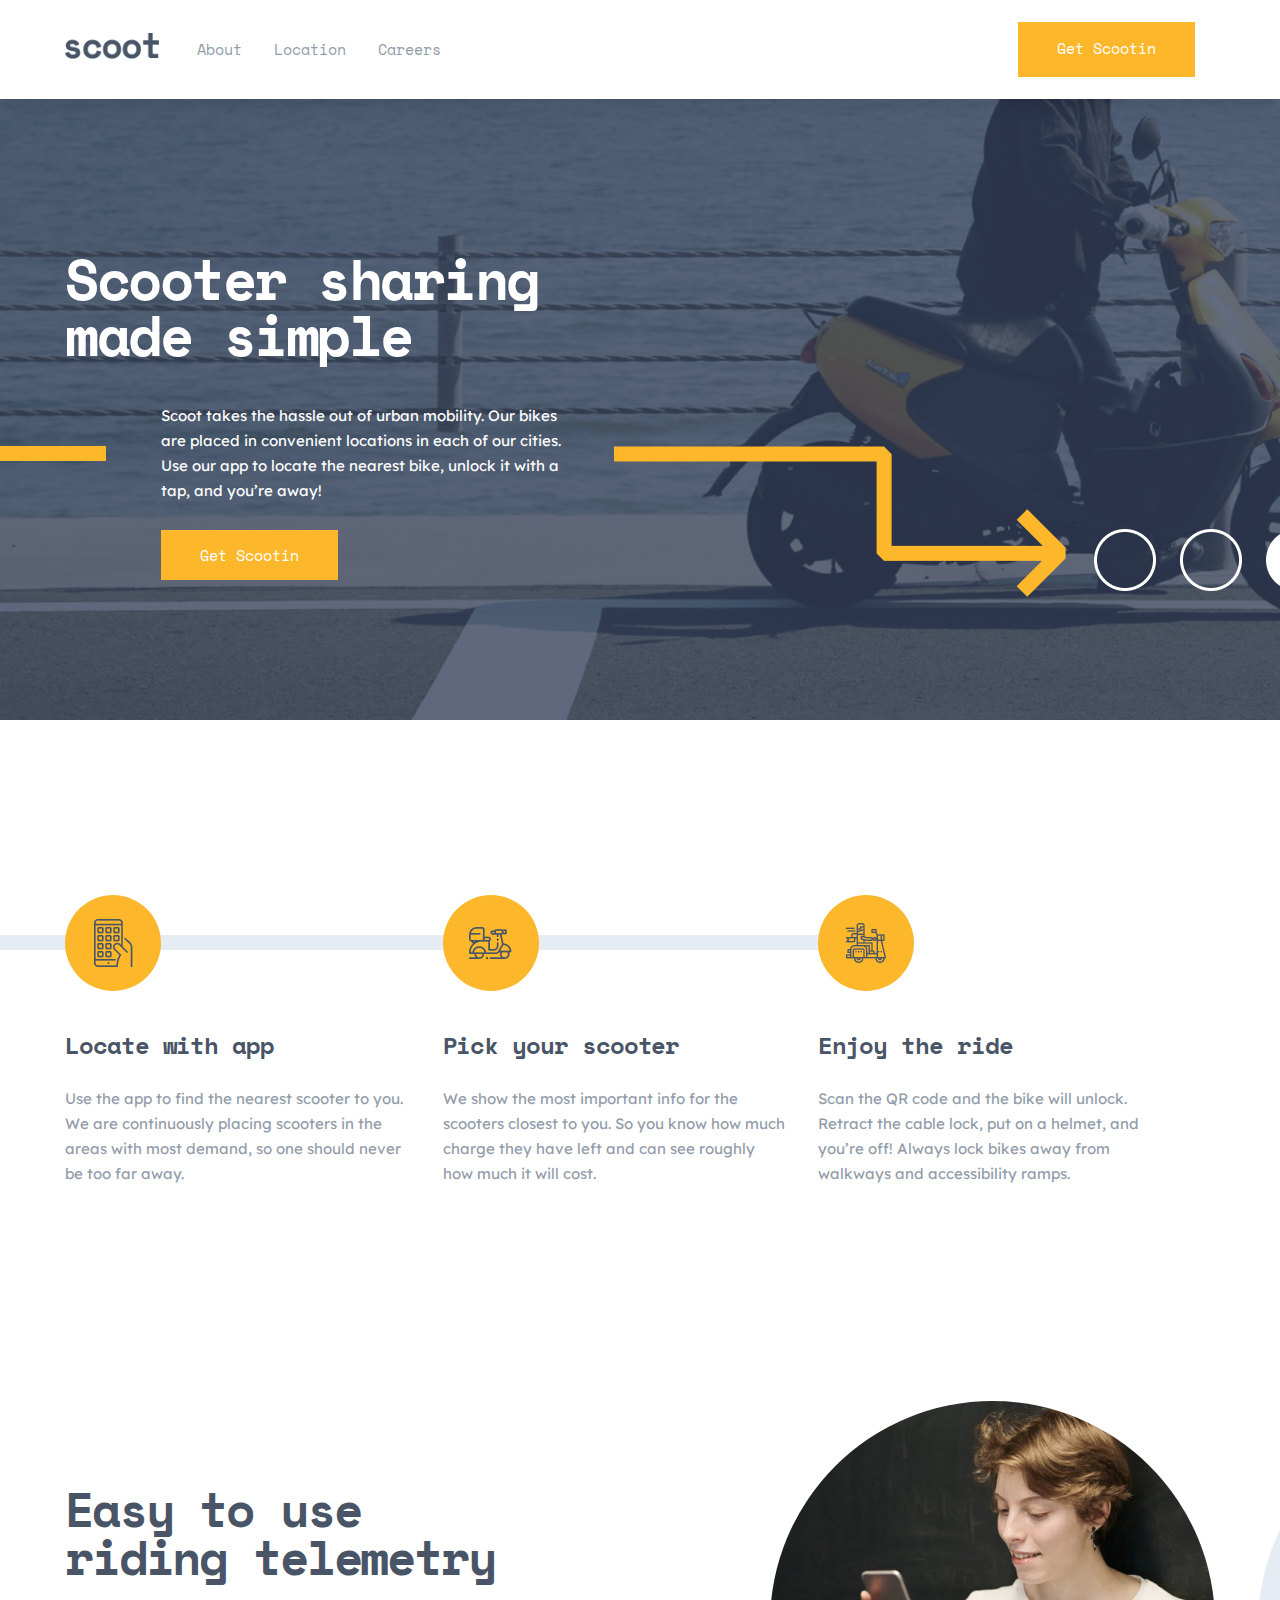
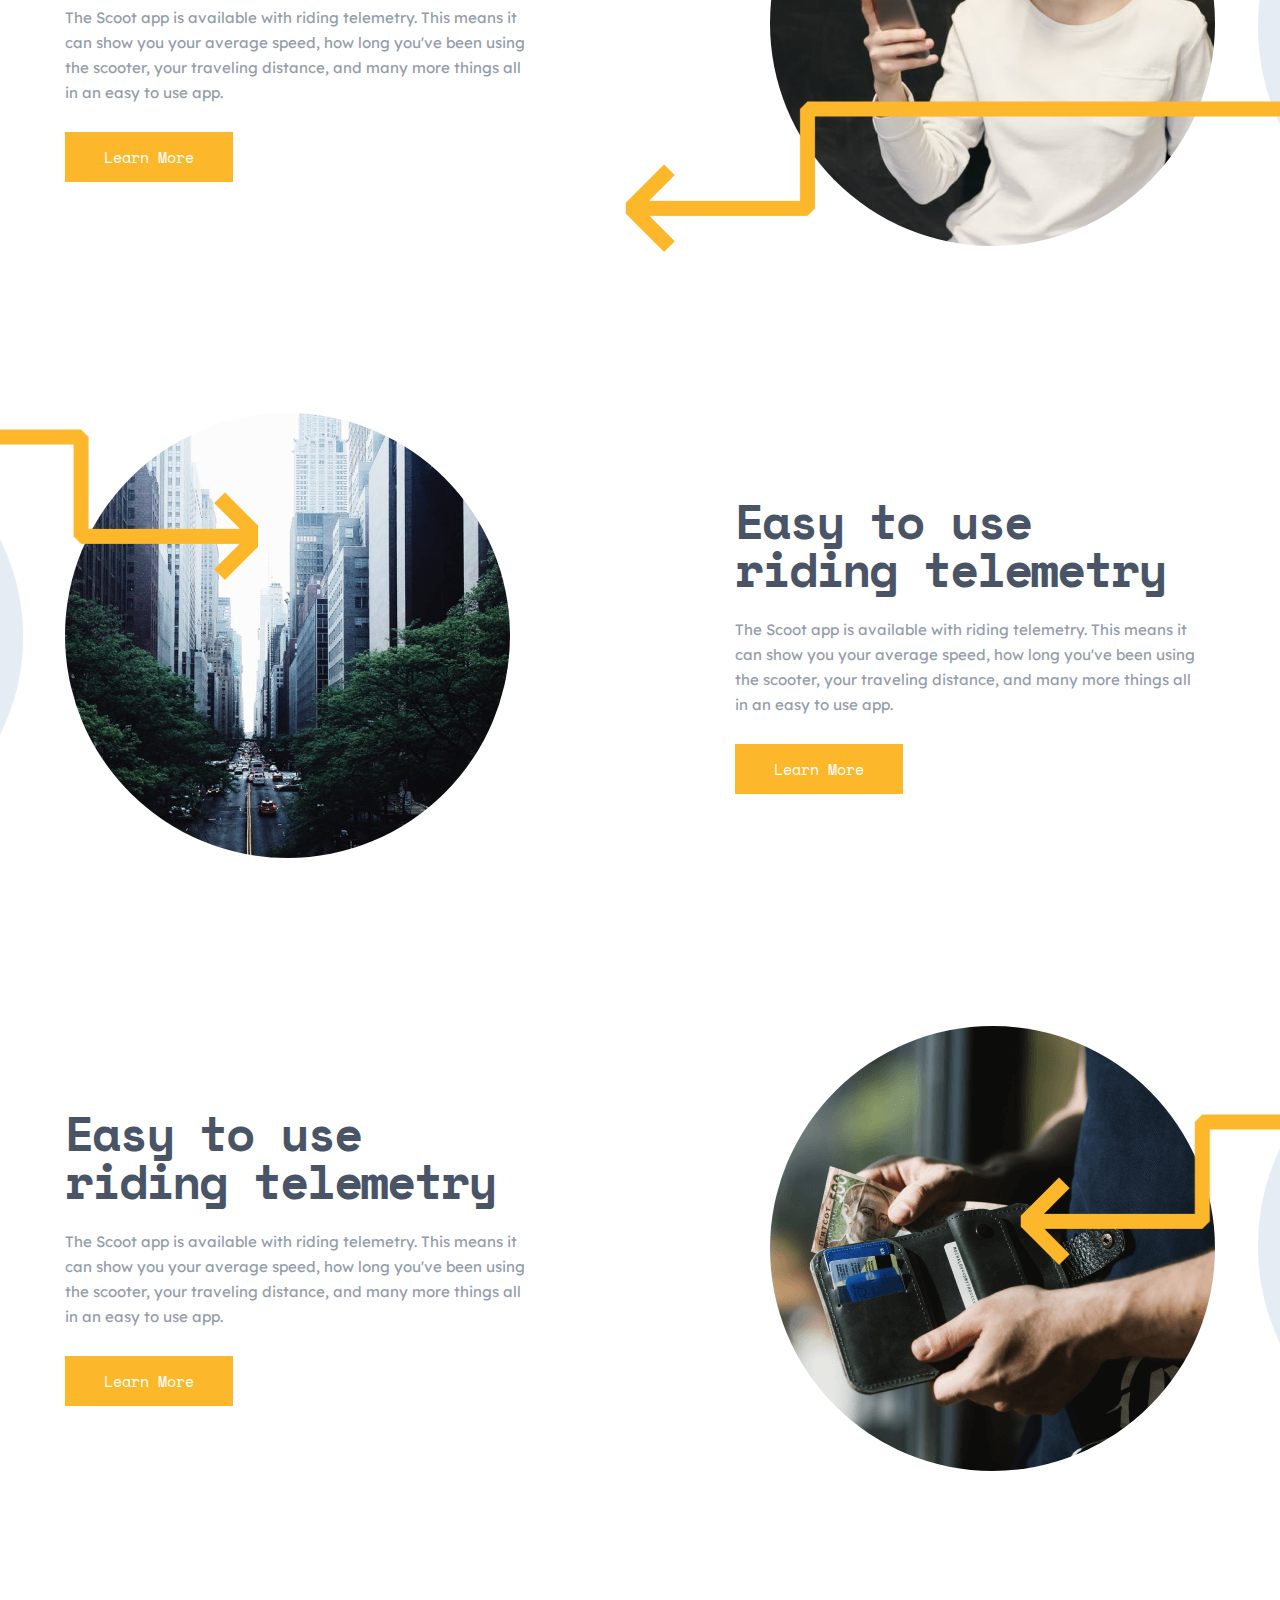
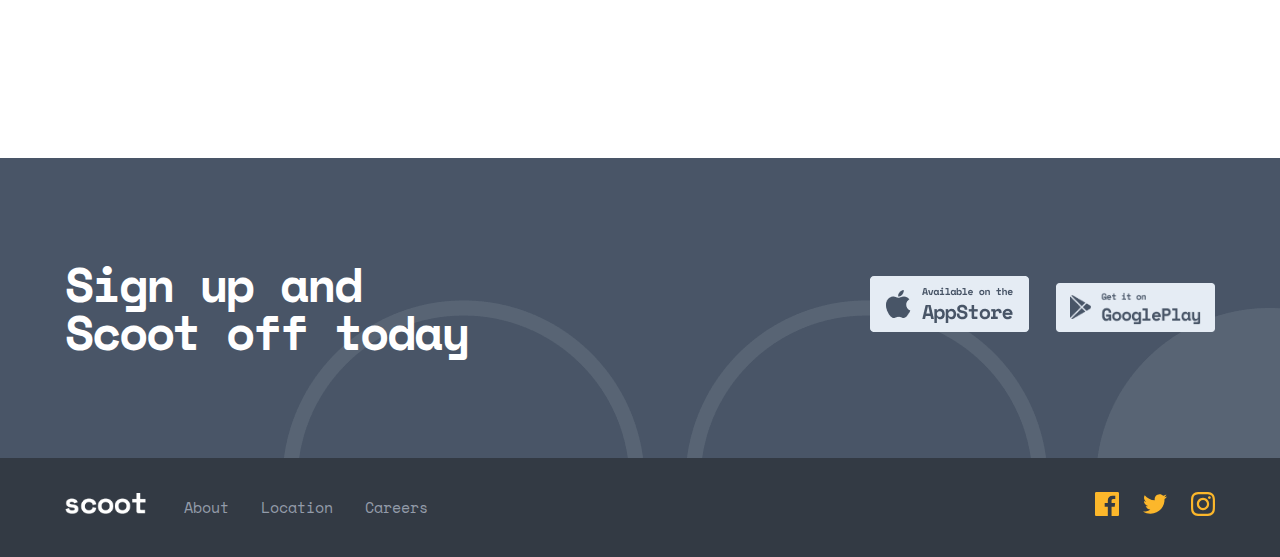
==== commit 96313ede: "index page fully restopsive to mobile and tablet" ====
--- a/index.html
+++ b/index.html
@@ -109,7 +109,10 @@
                      <a class="features-item__btn primary-btn btn" href="#">Learn More</a>
                   </div>
 
-                  <div class="features-item__photo features-item__photo__girl"></div>
+                  <div class="features-item__photo">
+                     <img class="features-item__photo-gallery" src="/img/girl-with-tel.png" alt="girl-with-tel"
+                        width="445" height="445">
+                  </div>
                </li>
 
                <li class="features-item">
@@ -122,7 +125,10 @@
                      <a class="features-item__btn primary-btn btn" href="#">Learn More</a>
                   </div>
 
-                  <div class="features-item__photo features-item__photo__city"></div>
+                  <div class="features-item__photo">
+                     <img class="features-item__photo-gallery" src="/img/city.png" alt="girl-with-tel" width="445"
+                        height="445">
+                  </div>
                </li>
 
                <li class="features-item">
@@ -135,7 +141,10 @@
                      <a class="features-item__btn primary-btn btn" href="#">Learn More</a>
                   </div>
 
-                  <div class="features-item__photo features-item__photo__wallet"></div>
+                  <div class="features-item__photo">
+                     <img class="features-item__photo-gallery" src="/img/wallet.png" alt="girl-with-tel" width="445"
+                        height="445">
+                  </div>
                </li>
             </ul>
          </div>
--- a/css/style.css
+++ b/css/style.css
@@ -41,6 +41,11 @@
    overflow: hidden;
 }
 
+img {
+   max-width: 100%;
+   height: auto;
+}
+
 .container {
    max-width: 1200px;
    margin: 0 auto;
@@ -62,7 +67,6 @@
    z-index: 50;
    background-color: var(--white-color);
    box-shadow: rgba(0, 0, 0, 0.1) 0px 10px 15px -3px, rgba(0, 0, 0, 0.05) 0px 4px 6px -2px;
-   opacity: 0.98;
 }
 
 .header::before {
@@ -327,25 +331,11 @@
 }
 
 .features-item__photo {
-   width: 450px;
-   height: 450px;
-   background-repeat: no-repeat;
    z-index: -1;
 }
 
-.features-item__photo__girl {
-   background-image: url("/img/girl-with-tel.png");
-}
-
-.features-item__photo__city {
-   background-image: url("/img/city.png");
-}
-
-.features-item__photo__wallet {
-   background-image: url("/img/wallet.png");
+.features-item__photo-gallery {
    border-radius: 50%;
-   height: 445px;
-   width: 445px;
 }
 
 /* FOOTER */
@@ -407,6 +397,7 @@
 
 .hero-mini {
    padding: 72px 0;
+   margin-top: 99px;
    background-repeat: no-repeat;
    background-size: auto, cover, cover;
    background-position: center right;
@@ -429,18 +420,6 @@
       right calc(50% + 760px) top calc(50% + 157px),
       left calc(50% + 840px) top calc(50% + -306px),
       right calc(50% + 840px) top calc(50% + 300px);
-}
-
-.features-item__photo__girl-tel {
-   background-image: url("/img/girl-tel.png");
-   border-radius: 50%;
-   width: 445px;
-   height: 445px;
-}
-
-.features-item__photo__tramway {
-   background-image: url("/img/trolebus.png");
-   background-position: center center;
 }
 
 /* OUR VALUES */
@@ -627,9 +606,6 @@
 
 .features-item__photo__boy-tablet {
    background-image: url("/img/boy-tablet.png");
-   width: 445px;
-   height: 445px;
-   border-radius: 50%;
 }
 
 /* APPLY */
@@ -912,10 +888,6 @@
 /* Landscape phones and portrait tablets */
 @media (max-width: 767px) {
 
-   .body.lock {
-      overflow: hidden;
-   }
-
    .container {
       padding-left: 32px;
       padding-right: 32px;
@@ -933,7 +905,7 @@
 
    .header__burger {
       display: block;
-      position: relative;
+      position: absolute;
       left: 32px;
       width: 20px;
       height: 16px;
@@ -972,10 +944,7 @@
       position: fixed;
       flex-direction: column;
       justify-content: space-between;
-      padding-top: 82px;
-      padding-right: 32px;
-      padding-left: 32px;
-      padding-bottom: 32px;
+      padding: 100px 32px 32px 32px;
       top: 0;
       left: -100%;
       width: 70%;
@@ -988,6 +957,10 @@
       left: 0;
    }
 
+   .nav.active body {
+      overflow: hidden;
+   }
+
    .nav-list {
       flex-direction: column;
       margin-top: 0;
@@ -999,8 +972,8 @@
    }
 
    .nav-link {
-      font-size: 18px;
-      line-height: 25px;
+      font-size: 25px;
+      line-height: 40px;
       margin-bottom: 24px;
       color: var(--white-color);
    }
@@ -1008,12 +981,14 @@
    .logo {
       position: relative;
       z-index: 3;
+      margin: 0 auto;
    }
 
    .header-btn {
       z-index: 3;
       margin-left: 0;
       width: 100%;
+      text-align: center;
    }
 
    .header__burger.active::before {
@@ -1034,6 +1009,7 @@
    /* HERO SECTION */
 
    .hero {
+      margin-top: 0;
       text-align: center;
       padding: 137px 0 217px 0;
       background-position: top calc(50% + 216px) left calc(50% + -285px), top calc(50% + 245px) right, 0 0, 0 0;
@@ -1060,7 +1036,7 @@
    /* SERVICE SECTION */
 
    .service {
-      margin-bottom: 145px;
+      margin-bottom: 120px;
    }
 
    .service-list {
@@ -1069,41 +1045,45 @@
    }
 
    .service-item {
-      display: flex;
-      margin-right: 0;
+      text-align: center;
    }
 
    .service-item:not(:last-child) {
       margin-bottom: 40px;
+      margin-right: 0;
    }
 
    .service-icon {
-      display: table;
-      margin-right: 79px;
+      display: block;
+      margin: 0 auto;
+      margin-bottom: 24px;
    }
 
    .service-icon::before {
-      width: 15px;
-      height: 130%;
-      top: -125px;
-      left: 42px;
+      width: 0;
+      height: 0;
    }
 
    /*FEATURE SECTION*/
 
    .features {
-      background-position: left calc(50% + 10px) top calc(50% + -946px),
-         right calc(50% + 410px) top calc(50% + -310px),
-         left calc(50% + 400px) top calc(50% + 700px),
-
-         left calc(50% + 500px) top calc(50% + -1100px),
-         right calc(50% + 500px) top calc(50% + -170px),
-         left calc(50% + 500px) top calc(50% + 760px);
+      background-position: left calc(50% + 214px) top calc(50% + -900px),
+         right calc(50% + 310px) top calc(50% + -135px),
+         left calc(50% + 320px) top calc(50% + 615px),
+
+         left -100%,
+         right -100%,
+         left -100%;
+   }
+
+   .features-list {
+      margin-top: 0;
+      margin-bottom: 0;
    }
 
    .features-item {
       flex-direction: column;
-      margin-bottom: 128px;
+      margin-bottom: 120px;
    }
 
    .features-item:last-child {
@@ -1126,11 +1106,27 @@
    }
 
    .features-item__photo {
+      margin-bottom: 0;
+      max-width: 331px;
+      max-height: 331px;
+      background-position: center;
+   }
+
+   .features-item__photo__wallet {
       margin-bottom: 56px;
    }
 
    .features-item:nth-child(even) {
       flex-direction: column;
+   }
+
+   .section-title {
+      font-size: 32px;
+      line-height: 32px;
+   }
+
+   .content-title {
+      font-size: 20px;
    }
 
    /*FOOTERE SECTION*/
@@ -1220,6 +1216,48 @@
 
          left calc(50% + 500px) top calc(50% + -150px);
    }
+
+   /* FOOTER END */
+
+   .end {
+      padding: 64px 0 88px 0;
+   }
+
+   .end .content {
+      flex-direction: column;
+   }
+
+   .end .nav {
+      position: relative;
+      left: 0;
+      padding: 0;
+      margin: 0;
+      margin-bottom: calc(85px - 16px);
+      text-align: center;
+   }
+
+   .end .nav-item {
+      margin-bottom: 16px;
+   }
+
+
+
+   .end .nav-link {
+      margin-right: 0;
+      color: var(--text-color);
+   }
+
+   .end .logo {
+      margin-bottom: 41px;
+   }
+
+   .social {
+      margin: 0 auto;
+   }
+
+   .social-link:first-child {
+      margin-left: 0;
+   }
 }
 
 /* Portrait phones and smaller */
